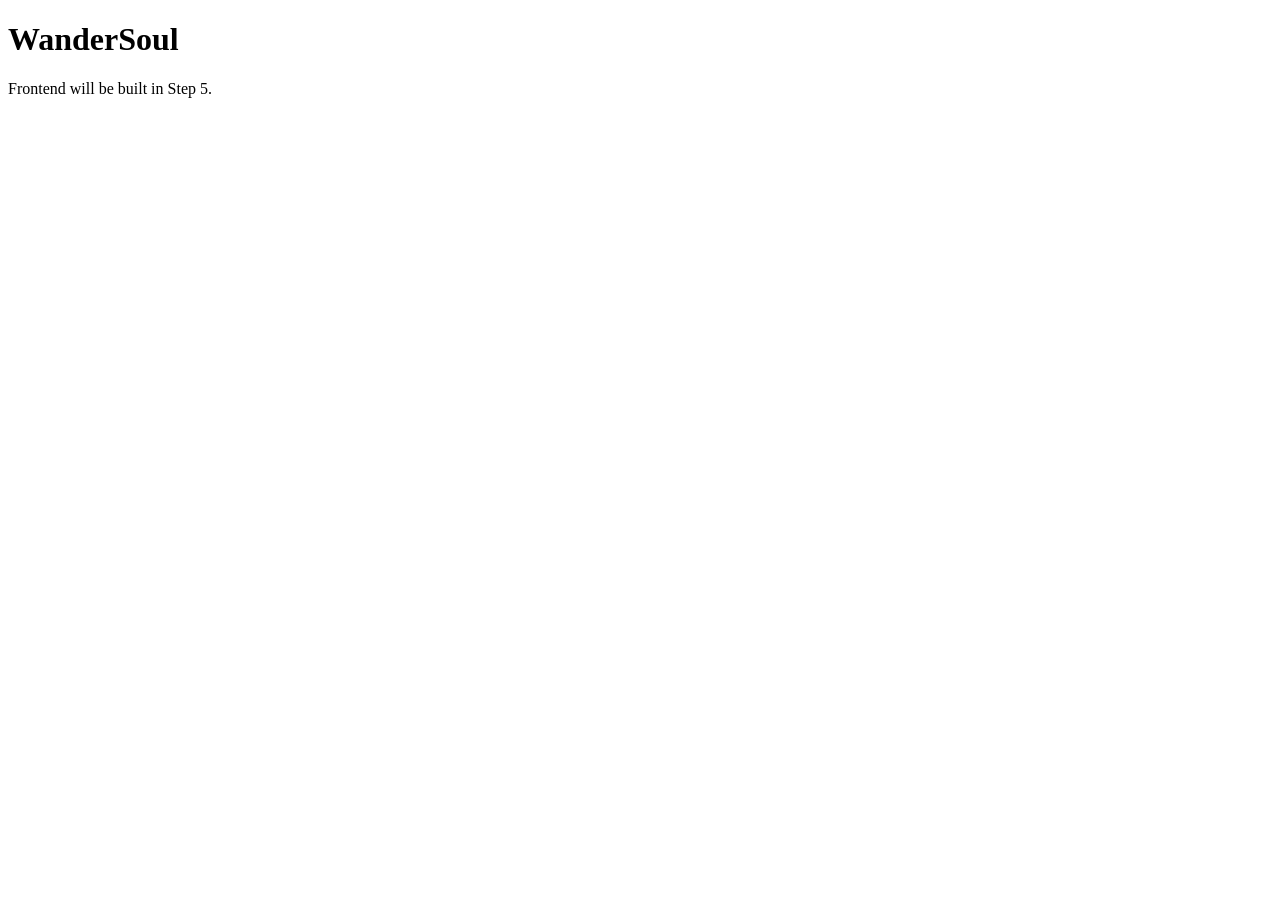
==== frontend/index.html @ 64de20db "step-1: scaffold project structure with config, schemas, and tool stubs" ====
<!-- WanderSoul Frontend — placeholder, built in Step 5 -->
<!DOCTYPE html>
<html lang="en">
<head>
    <meta charset="UTF-8">
    <meta name="viewport" content="width=device-width, initial-scale=1.0">
    <title>WanderSoul — Discover Culture, Not Crowds</title>
</head>
<body>
    <h1>WanderSoul</h1>
    <p>Frontend will be built in Step 5.</p>
</body>
</html>
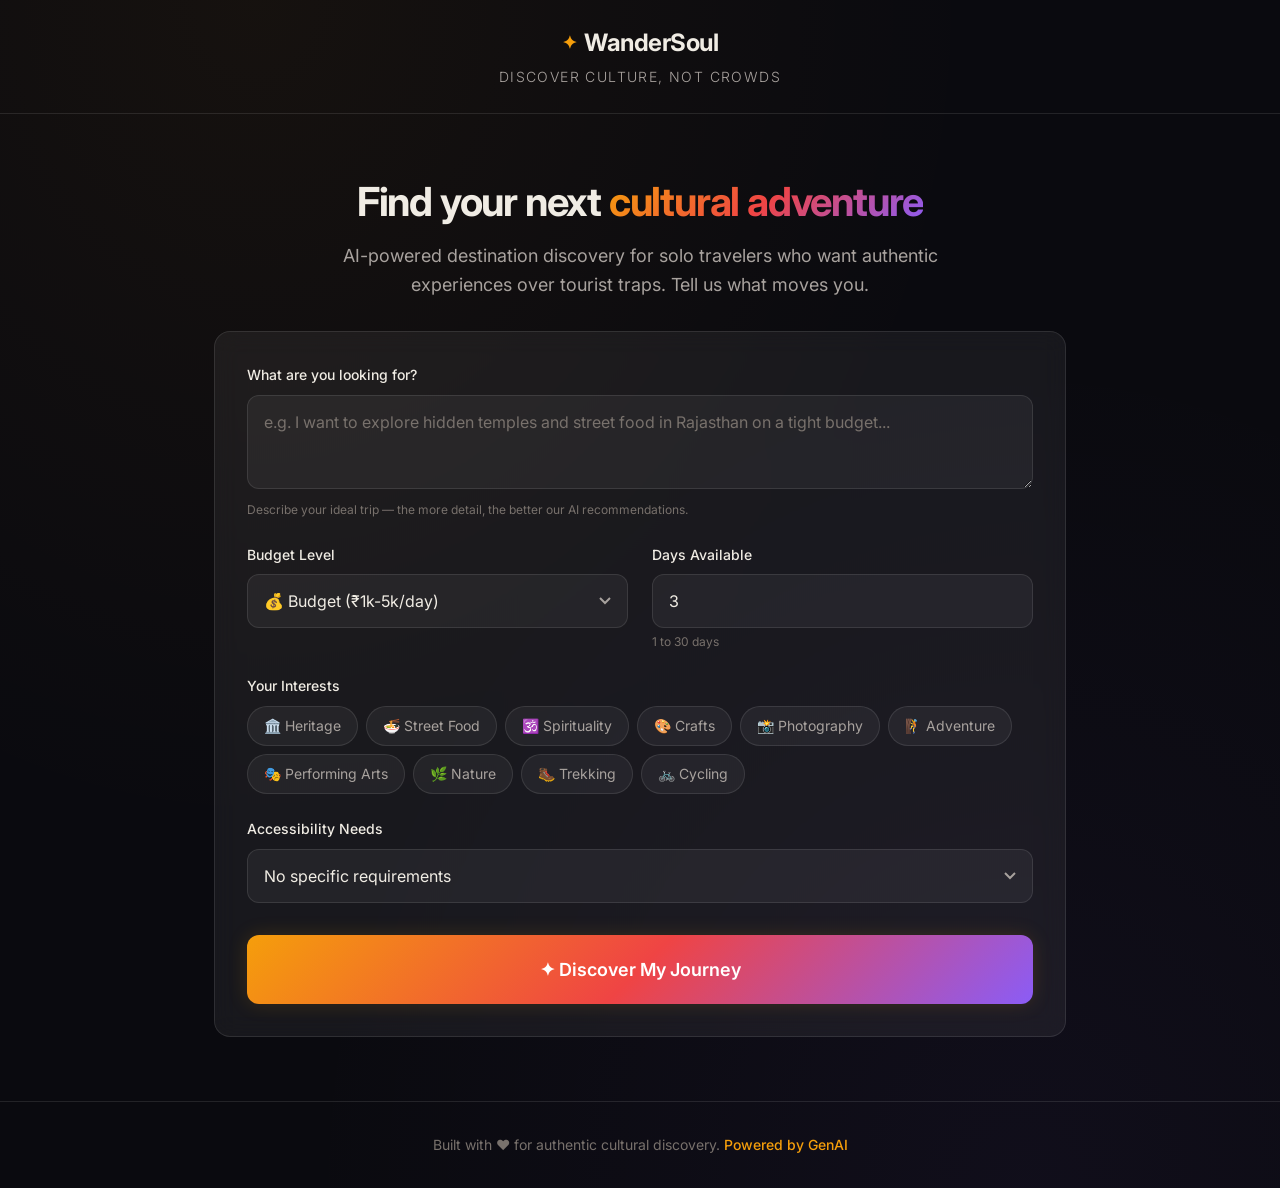
==== commit 8292a815: "step-5: build premium dark-mode frontend with full accessibility" ====
--- a/frontend/index.html
+++ b/frontend/index.html
@@ -1,13 +1,231 @@
-<!-- WanderSoul Frontend — placeholder, built in Step 5 -->
 <!DOCTYPE html>
 <html lang="en">
 <head>
     <meta charset="UTF-8">
     <meta name="viewport" content="width=device-width, initial-scale=1.0">
+    <meta name="description" content="WanderSoul — Discover authentic cultural experiences and hidden gems across India. AI-powered travel companion for budget-conscious solo travelers.">
     <title>WanderSoul — Discover Culture, Not Crowds</title>
+    <link rel="preconnect" href="https://fonts.googleapis.com">
+    <link rel="preconnect" href="https://fonts.gstatic.com" crossorigin>
+    <link href="https://fonts.googleapis.com/css2?family=Inter:wght@300;400;500;600;700&display=swap" rel="stylesheet">
+    <link rel="stylesheet" href="style.css">
 </head>
 <body>
-    <h1>WanderSoul</h1>
-    <p>Frontend will be built in Step 5.</p>
+
+    <!-- Skip Navigation -->
+    <a href="#main-content" class="skip-link">Skip to main content</a>
+
+    <!-- Header -->
+    <header class="header" role="banner">
+        <div class="container">
+            <div class="header-brand">
+                <h1 class="logo">
+                    <span class="logo-icon" aria-hidden="true">✦</span>
+                    WanderSoul
+                </h1>
+                <p class="tagline">Discover Culture, Not Crowds</p>
+            </div>
+        </div>
+    </header>
+
+    <!-- Main Content -->
+    <main id="main-content" class="main" role="main">
+        <div class="container">
+
+            <!-- Hero Section -->
+            <section class="hero" aria-labelledby="hero-heading">
+                <h2 id="hero-heading" class="hero-title">
+                    Find your next <span class="text-gradient">cultural adventure</span>
+                </h2>
+                <p class="hero-subtitle">
+                    AI-powered destination discovery for solo travelers who want authentic 
+                    experiences over tourist traps. Tell us what moves you.
+                </p>
+            </section>
+
+            <!-- Discovery Form -->
+            <section class="form-section" aria-labelledby="form-heading">
+                <h2 id="form-heading" class="sr-only">Plan Your Discovery</h2>
+                <form id="discovery-form" class="discovery-form glass-card" novalidate>
+                    
+                    <div class="form-grid">
+                        <!-- Query Input -->
+                        <div class="form-group form-group-full">
+                            <label for="query-input" class="form-label">
+                                What are you looking for?
+                            </label>
+                            <textarea 
+                                id="query-input" 
+                                name="query" 
+                                class="form-input form-textarea"
+                                placeholder="e.g. I want to explore hidden temples and street food in Rajasthan on a tight budget..."
+                                rows="3"
+                                required
+                                minlength="3"
+                                maxlength="500"
+                                aria-describedby="query-help"
+                            ></textarea>
+                            <small id="query-help" class="form-help">
+                                Describe your ideal trip — the more detail, the better our AI recommendations.
+                            </small>
+                        </div>
+
+                        <!-- Budget Select -->
+                        <div class="form-group">
+                            <label for="budget-select" class="form-label">Budget Level</label>
+                            <select id="budget-select" name="budget" class="form-input form-select" required>
+                                <option value="low">💰 Budget (₹1k-5k/day)</option>
+                                <option value="medium">💳 Mid-range (₹5k-15k/day)</option>
+                                <option value="high">💎 Comfort (₹15k+/day)</option>
+                            </select>
+                        </div>
+
+                        <!-- Days Input -->
+                        <div class="form-group">
+                            <label for="days-input" class="form-label">Days Available</label>
+                            <input 
+                                type="number" 
+                                id="days-input" 
+                                name="days" 
+                                class="form-input"
+                                value="3"
+                                min="1"
+                                max="30"
+                                required
+                                aria-describedby="days-help"
+                            >
+                            <small id="days-help" class="form-help">1 to 30 days</small>
+                        </div>
+
+                        <!-- Interests -->
+                        <div class="form-group form-group-full">
+                            <fieldset class="interests-fieldset">
+                                <legend class="form-label">Your Interests</legend>
+                                <div class="interests-grid" role="group" aria-label="Select your interests">
+                                    <label class="interest-tag">
+                                        <input type="checkbox" name="interests" value="heritage" class="sr-only">
+                                        <span class="tag-label">🏛️ Heritage</span>
+                                    </label>
+                                    <label class="interest-tag">
+                                        <input type="checkbox" name="interests" value="street-food" class="sr-only">
+                                        <span class="tag-label">🍜 Street Food</span>
+                                    </label>
+                                    <label class="interest-tag">
+                                        <input type="checkbox" name="interests" value="spirituality" class="sr-only">
+                                        <span class="tag-label">🕉️ Spirituality</span>
+                                    </label>
+                                    <label class="interest-tag">
+                                        <input type="checkbox" name="interests" value="crafts" class="sr-only">
+                                        <span class="tag-label">🎨 Crafts</span>
+                                    </label>
+                                    <label class="interest-tag">
+                                        <input type="checkbox" name="interests" value="photography" class="sr-only">
+                                        <span class="tag-label">📸 Photography</span>
+                                    </label>
+                                    <label class="interest-tag">
+                                        <input type="checkbox" name="interests" value="adventure" class="sr-only">
+                                        <span class="tag-label">🧗 Adventure</span>
+                                    </label>
+                                    <label class="interest-tag">
+                                        <input type="checkbox" name="interests" value="performing-arts" class="sr-only">
+                                        <span class="tag-label">🎭 Performing Arts</span>
+                                    </label>
+                                    <label class="interest-tag">
+                                        <input type="checkbox" name="interests" value="nature" class="sr-only">
+                                        <span class="tag-label">🌿 Nature</span>
+                                    </label>
+                                    <label class="interest-tag">
+                                        <input type="checkbox" name="interests" value="trekking" class="sr-only">
+                                        <span class="tag-label">🥾 Trekking</span>
+                                    </label>
+                                    <label class="interest-tag">
+                                        <input type="checkbox" name="interests" value="cycling" class="sr-only">
+                                        <span class="tag-label">🚲 Cycling</span>
+                                    </label>
+                                </div>
+                            </fieldset>
+                        </div>
+
+                        <!-- Accessibility -->
+                        <div class="form-group form-group-full">
+                            <label for="accessibility-select" class="form-label">
+                                Accessibility Needs
+                            </label>
+                            <select id="accessibility-select" name="accessibility" class="form-input form-select">
+                                <option value="none">No specific requirements</option>
+                                <option value="wheelchair-friendly">♿ Wheelchair-friendly routes</option>
+                                <option value="limited-mobility">🦯 Limited mobility considerations</option>
+                            </select>
+                        </div>
+                    </div>
+
+                    <!-- Submit Button -->
+                    <button type="submit" id="submit-btn" class="btn btn-primary">
+                        <span class="btn-text">✦ Discover My Journey</span>
+                        <span class="btn-loading" aria-hidden="true">
+                            <span class="spinner"></span>
+                            Discovering...
+                        </span>
+                    </button>
+                </form>
+            </section>
+
+            <!-- Results Section -->
+            <section id="results-section" class="results-section hidden" aria-labelledby="results-heading" aria-live="polite">
+                <h2 id="results-heading" class="results-title">Your Cultural Journey</h2>
+                <p id="results-summary" class="results-summary"></p>
+
+                <!-- Result Tabs -->
+                <nav class="results-tabs" role="tablist" aria-label="Result categories">
+                    <button role="tab" class="tab-btn active" id="tab-destinations" aria-controls="panel-destinations" aria-selected="true">
+                        🏛️ Destinations
+                    </button>
+                    <button role="tab" class="tab-btn" id="tab-gems" aria-controls="panel-gems" aria-selected="false">
+                        💎 Hidden Gems
+                    </button>
+                    <button role="tab" class="tab-btn" id="tab-heritage" aria-controls="panel-heritage" aria-selected="false">
+                        🏰 Heritage
+                    </button>
+                    <button role="tab" class="tab-btn" id="tab-events" aria-controls="panel-events" aria-selected="false">
+                        🎪 Events
+                    </button>
+                    <button role="tab" class="tab-btn" id="tab-experiences" aria-controls="panel-experiences" aria-selected="false">
+                        🤝 Experiences
+                    </button>
+                    <button role="tab" class="tab-btn" id="tab-story" aria-controls="panel-story" aria-selected="false">
+                        📖 Story
+                    </button>
+                </nav>
+
+                <!-- Tab Panels -->
+                <div id="panel-destinations" role="tabpanel" aria-labelledby="tab-destinations" class="tab-panel active"></div>
+                <div id="panel-gems" role="tabpanel" aria-labelledby="tab-gems" class="tab-panel hidden"></div>
+                <div id="panel-heritage" role="tabpanel" aria-labelledby="tab-heritage" class="tab-panel hidden"></div>
+                <div id="panel-events" role="tabpanel" aria-labelledby="tab-events" class="tab-panel hidden"></div>
+                <div id="panel-experiences" role="tabpanel" aria-labelledby="tab-experiences" class="tab-panel hidden"></div>
+                <div id="panel-story" role="tabpanel" aria-labelledby="tab-story" class="tab-panel hidden"></div>
+            </section>
+
+            <!-- Error State -->
+            <div id="error-state" class="error-state glass-card hidden" role="alert">
+                <span class="error-icon" aria-hidden="true">⚠️</span>
+                <p id="error-message" class="error-text"></p>
+                <button id="retry-btn" class="btn btn-secondary" type="button">Try Again</button>
+            </div>
+
+        </div>
+    </main>
+
+    <!-- Footer -->
+    <footer class="footer" role="contentinfo">
+        <div class="container">
+            <p>
+                Built with ❤️ for authentic cultural discovery. 
+                <span class="footer-powered">Powered by GenAI</span>
+            </p>
+        </div>
+    </footer>
+
+    <script src="app.js"></script>
 </body>
 </html>
--- a/frontend/style.css
+++ b/frontend/style.css
@@ -0,0 +1,768 @@
+/* ─── WanderSoul Design System ─────────────────────────────────── */
+/* Premium dark-mode design with glassmorphism, gradients, and     */
+/* micro-animations. WCAG AA contrast throughout.                  */
+
+/* ─── CSS Custom Properties ──────────────────────────────────── */
+:root {
+    /* Color Palette — warm earth tones + vibrant accents */
+    --bg-primary: #0a0a0f;
+    --bg-secondary: #12121a;
+    --bg-card: rgba(255, 255, 255, 0.04);
+    --bg-card-hover: rgba(255, 255, 255, 0.07);
+    --bg-glass: rgba(255, 255, 255, 0.06);
+    --border-glass: rgba(255, 255, 255, 0.1);
+
+    --text-primary: #f0ece4;
+    --text-secondary: #a8a29e;
+    --text-muted: #78716c;
+
+    --accent-primary: #f59e0b;
+    --accent-secondary: #d97706;
+    --accent-glow: rgba(245, 158, 11, 0.15);
+    --accent-gradient: linear-gradient(135deg, #f59e0b 0%, #ef4444 50%, #8b5cf6 100%);
+
+    --success: #10b981;
+    --error: #ef4444;
+    --warning: #f59e0b;
+
+    /* Typography */
+    --font-family: 'Inter', -apple-system, BlinkMacSystemFont, sans-serif;
+    --font-size-xs: 0.75rem;
+    --font-size-sm: 0.875rem;
+    --font-size-base: 1rem;
+    --font-size-lg: 1.125rem;
+    --font-size-xl: 1.5rem;
+    --font-size-2xl: 2rem;
+    --font-size-3xl: 2.5rem;
+
+    /* Spacing */
+    --space-xs: 0.25rem;
+    --space-sm: 0.5rem;
+    --space-md: 1rem;
+    --space-lg: 1.5rem;
+    --space-xl: 2rem;
+    --space-2xl: 3rem;
+    --space-3xl: 4rem;
+
+    /* Borders */
+    --radius-sm: 0.5rem;
+    --radius-md: 0.75rem;
+    --radius-lg: 1rem;
+    --radius-xl: 1.5rem;
+
+    /* Transitions */
+    --transition-fast: 150ms ease;
+    --transition-base: 250ms ease;
+    --transition-slow: 400ms ease;
+
+    /* Shadows */
+    --shadow-sm: 0 1px 3px rgba(0, 0, 0, 0.3);
+    --shadow-md: 0 4px 12px rgba(0, 0, 0, 0.4);
+    --shadow-lg: 0 8px 32px rgba(0, 0, 0, 0.5);
+    --shadow-glow: 0 0 20px var(--accent-glow);
+}
+
+/* ─── Reset & Base ───────────────────────────────────────────── */
+*,
+*::before,
+*::after {
+    box-sizing: border-box;
+    margin: 0;
+    padding: 0;
+}
+
+html {
+    font-size: 16px;
+    scroll-behavior: smooth;
+    -webkit-font-smoothing: antialiased;
+    -moz-osx-font-smoothing: grayscale;
+}
+
+body {
+    font-family: var(--font-family);
+    background-color: var(--bg-primary);
+    color: var(--text-primary);
+    line-height: 1.6;
+    min-height: 100vh;
+    display: flex;
+    flex-direction: column;
+    background-image:
+        radial-gradient(ellipse at 20% 0%, rgba(245, 158, 11, 0.05) 0%, transparent 50%),
+        radial-gradient(ellipse at 80% 100%, rgba(139, 92, 246, 0.05) 0%, transparent 50%);
+}
+
+/* ─── Utility Classes ────────────────────────────────────────── */
+.container {
+    width: 100%;
+    max-width: 900px;
+    margin: 0 auto;
+    padding: 0 var(--space-lg);
+}
+
+.sr-only {
+    position: absolute;
+    width: 1px;
+    height: 1px;
+    padding: 0;
+    margin: -1px;
+    overflow: hidden;
+    clip: rect(0, 0, 0, 0);
+    white-space: nowrap;
+    border-width: 0;
+}
+
+.hidden {
+    display: none !important;
+}
+
+.text-gradient {
+    background: var(--accent-gradient);
+    -webkit-background-clip: text;
+    -webkit-text-fill-color: transparent;
+    background-clip: text;
+}
+
+/* ─── Skip Link (Accessibility) ──────────────────────────────── */
+.skip-link {
+    position: absolute;
+    top: -100%;
+    left: var(--space-md);
+    padding: var(--space-sm) var(--space-md);
+    background: var(--accent-primary);
+    color: var(--bg-primary);
+    font-weight: 600;
+    border-radius: var(--radius-sm);
+    z-index: 1000;
+    transition: top var(--transition-fast);
+    text-decoration: none;
+}
+
+.skip-link:focus {
+    top: var(--space-md);
+    outline: 2px solid var(--text-primary);
+    outline-offset: 2px;
+}
+
+/* ─── Glass Card ─────────────────────────────────────────────── */
+.glass-card {
+    background: var(--bg-glass);
+    border: 1px solid var(--border-glass);
+    border-radius: var(--radius-lg);
+    backdrop-filter: blur(12px);
+    -webkit-backdrop-filter: blur(12px);
+}
+
+/* ─── Header ─────────────────────────────────────────────────── */
+.header {
+    padding: var(--space-lg) 0;
+    border-bottom: 1px solid var(--border-glass);
+}
+
+.header-brand {
+    text-align: center;
+}
+
+.logo {
+    font-size: var(--font-size-xl);
+    font-weight: 700;
+    letter-spacing: -0.02em;
+    display: flex;
+    align-items: center;
+    justify-content: center;
+    gap: var(--space-sm);
+}
+
+.logo-icon {
+    font-size: var(--font-size-lg);
+    color: var(--accent-primary);
+    animation: pulse-glow 3s ease-in-out infinite;
+}
+
+.tagline {
+    color: var(--text-secondary);
+    font-size: var(--font-size-sm);
+    font-weight: 300;
+    letter-spacing: 0.1em;
+    text-transform: uppercase;
+    margin-top: var(--space-xs);
+}
+
+/* ─── Hero ───────────────────────────────────────────────────── */
+.hero {
+    text-align: center;
+    padding: var(--space-3xl) 0 var(--space-xl);
+}
+
+.hero-title {
+    font-size: var(--font-size-3xl);
+    font-weight: 700;
+    letter-spacing: -0.03em;
+    line-height: 1.2;
+    margin-bottom: var(--space-md);
+}
+
+.hero-subtitle {
+    color: var(--text-secondary);
+    font-size: var(--font-size-lg);
+    max-width: 600px;
+    margin: 0 auto;
+    line-height: 1.6;
+}
+
+/* ─── Discovery Form ─────────────────────────────────────────── */
+.form-section {
+    margin-bottom: var(--space-3xl);
+}
+
+.discovery-form {
+    padding: var(--space-xl);
+}
+
+.form-grid {
+    display: grid;
+    grid-template-columns: 1fr 1fr;
+    gap: var(--space-lg);
+    margin-bottom: var(--space-xl);
+}
+
+.form-group-full {
+    grid-column: 1 / -1;
+}
+
+.form-label {
+    display: block;
+    font-size: var(--font-size-sm);
+    font-weight: 500;
+    color: var(--text-primary);
+    margin-bottom: var(--space-sm);
+}
+
+.form-input {
+    width: 100%;
+    padding: var(--space-md);
+    background: rgba(255, 255, 255, 0.05);
+    border: 1px solid var(--border-glass);
+    border-radius: var(--radius-md);
+    color: var(--text-primary);
+    font-family: var(--font-family);
+    font-size: var(--font-size-base);
+    transition: border-color var(--transition-fast), box-shadow var(--transition-fast);
+}
+
+.form-input:focus {
+    outline: none;
+    border-color: var(--accent-primary);
+    box-shadow: 0 0 0 3px var(--accent-glow);
+}
+
+.form-input::placeholder {
+    color: var(--text-muted);
+}
+
+.form-textarea {
+    resize: vertical;
+    min-height: 80px;
+}
+
+.form-select {
+    appearance: none;
+    cursor: pointer;
+    background-image: url("data:image/svg+xml,%3Csvg xmlns='http://www.w3.org/2000/svg' width='12' height='8' viewBox='0 0 12 8'%3E%3Cpath d='M1 1l5 5 5-5' stroke='%23a8a29e' stroke-width='2' fill='none'/%3E%3C/svg%3E");
+    background-repeat: no-repeat;
+    background-position: right var(--space-md) center;
+    padding-right: var(--space-2xl);
+}
+
+.form-select option {
+    background: var(--bg-secondary);
+    color: var(--text-primary);
+}
+
+.form-help {
+    display: block;
+    font-size: var(--font-size-xs);
+    color: var(--text-muted);
+    margin-top: var(--space-xs);
+}
+
+/* Interest Tags */
+.interests-fieldset {
+    border: none;
+    padding: 0;
+}
+
+.interests-grid {
+    display: flex;
+    flex-wrap: wrap;
+    gap: var(--space-sm);
+}
+
+.interest-tag {
+    cursor: pointer;
+}
+
+.tag-label {
+    display: inline-block;
+    padding: var(--space-sm) var(--space-md);
+    background: rgba(255, 255, 255, 0.05);
+    border: 1px solid var(--border-glass);
+    border-radius: 999px;
+    font-size: var(--font-size-sm);
+    color: var(--text-secondary);
+    transition: all var(--transition-fast);
+    user-select: none;
+}
+
+.tag-label:hover {
+    background: rgba(255, 255, 255, 0.08);
+    color: var(--text-primary);
+}
+
+.interest-tag input:checked + .tag-label {
+    background: var(--accent-glow);
+    border-color: var(--accent-primary);
+    color: var(--accent-primary);
+    font-weight: 500;
+}
+
+.interest-tag input:focus-visible + .tag-label {
+    outline: 2px solid var(--accent-primary);
+    outline-offset: 2px;
+}
+
+/* ─── Buttons ────────────────────────────────────────────────── */
+.btn {
+    display: inline-flex;
+    align-items: center;
+    justify-content: center;
+    gap: var(--space-sm);
+    padding: var(--space-md) var(--space-xl);
+    border: none;
+    border-radius: var(--radius-md);
+    font-family: var(--font-family);
+    font-size: var(--font-size-base);
+    font-weight: 600;
+    cursor: pointer;
+    transition: all var(--transition-base);
+    text-decoration: none;
+}
+
+.btn:focus-visible {
+    outline: 2px solid var(--accent-primary);
+    outline-offset: 2px;
+}
+
+.btn-primary {
+    width: 100%;
+    background: var(--accent-gradient);
+    color: white;
+    padding: var(--space-lg) var(--space-xl);
+    font-size: var(--font-size-lg);
+    border-radius: var(--radius-md);
+    box-shadow: var(--shadow-glow);
+}
+
+.btn-primary:hover {
+    transform: translateY(-1px);
+    box-shadow: 0 0 30px var(--accent-glow);
+}
+
+.btn-primary:active {
+    transform: translateY(0);
+}
+
+.btn-secondary {
+    background: rgba(255, 255, 255, 0.08);
+    color: var(--text-primary);
+    border: 1px solid var(--border-glass);
+}
+
+.btn-secondary:hover {
+    background: rgba(255, 255, 255, 0.12);
+}
+
+/* Loading State */
+.btn.loading .btn-text {
+    display: none;
+}
+
+.btn.loading .btn-loading {
+    display: inline-flex;
+    align-items: center;
+    gap: var(--space-sm);
+}
+
+.btn-loading {
+    display: none;
+}
+
+.spinner {
+    width: 18px;
+    height: 18px;
+    border: 2px solid rgba(255, 255, 255, 0.3);
+    border-top-color: white;
+    border-radius: 50%;
+    animation: spin 0.6s linear infinite;
+}
+
+/* ─── Results ────────────────────────────────────────────────── */
+.results-section {
+    margin-bottom: var(--space-3xl);
+    animation: fade-in 0.5s ease;
+}
+
+.results-title {
+    font-size: var(--font-size-2xl);
+    font-weight: 700;
+    text-align: center;
+    margin-bottom: var(--space-sm);
+}
+
+.results-summary {
+    text-align: center;
+    color: var(--text-secondary);
+    margin-bottom: var(--space-xl);
+    font-size: var(--font-size-base);
+}
+
+/* Tabs */
+.results-tabs {
+    display: flex;
+    gap: var(--space-xs);
+    overflow-x: auto;
+    padding-bottom: var(--space-sm);
+    margin-bottom: var(--space-xl);
+    border-bottom: 1px solid var(--border-glass);
+    scrollbar-width: thin;
+}
+
+.tab-btn {
+    padding: var(--space-sm) var(--space-md);
+    background: none;
+    border: none;
+    border-bottom: 2px solid transparent;
+    color: var(--text-muted);
+    font-family: var(--font-family);
+    font-size: var(--font-size-sm);
+    font-weight: 500;
+    cursor: pointer;
+    white-space: nowrap;
+    transition: all var(--transition-fast);
+}
+
+.tab-btn:hover {
+    color: var(--text-secondary);
+}
+
+.tab-btn:focus-visible {
+    outline: 2px solid var(--accent-primary);
+    outline-offset: 2px;
+}
+
+.tab-btn.active {
+    color: var(--accent-primary);
+    border-bottom-color: var(--accent-primary);
+}
+
+/* Result Cards */
+.result-card {
+    background: var(--bg-card);
+    border: 1px solid var(--border-glass);
+    border-radius: var(--radius-lg);
+    padding: var(--space-xl);
+    margin-bottom: var(--space-md);
+    transition: all var(--transition-base);
+}
+
+.result-card:hover {
+    background: var(--bg-card-hover);
+    transform: translateY(-2px);
+    box-shadow: var(--shadow-md);
+}
+
+.result-card-header {
+    display: flex;
+    align-items: flex-start;
+    justify-content: space-between;
+    margin-bottom: var(--space-md);
+}
+
+.result-card-title {
+    font-size: var(--font-size-lg);
+    font-weight: 600;
+    color: var(--text-primary);
+}
+
+.result-card-subtitle {
+    font-size: var(--font-size-sm);
+    color: var(--text-secondary);
+    margin-top: var(--space-xs);
+}
+
+.result-card-badge {
+    display: inline-block;
+    padding: var(--space-xs) var(--space-sm);
+    background: var(--accent-glow);
+    color: var(--accent-primary);
+    font-size: var(--font-size-xs);
+    font-weight: 600;
+    border-radius: 999px;
+    white-space: nowrap;
+}
+
+.result-card-body {
+    color: var(--text-secondary);
+    line-height: 1.7;
+    font-size: var(--font-size-base);
+}
+
+.result-card-body p {
+    margin-bottom: var(--space-sm);
+}
+
+.result-card-meta {
+    display: flex;
+    flex-wrap: wrap;
+    gap: var(--space-sm);
+    margin-top: var(--space-md);
+    padding-top: var(--space-md);
+    border-top: 1px solid var(--border-glass);
+}
+
+.meta-tag {
+    display: inline-block;
+    padding: var(--space-xs) var(--space-sm);
+    background: rgba(255, 255, 255, 0.04);
+    border-radius: var(--radius-sm);
+    font-size: var(--font-size-xs);
+    color: var(--text-muted);
+}
+
+.result-card-tip {
+    margin-top: var(--space-md);
+    padding: var(--space-md);
+    background: rgba(16, 185, 129, 0.08);
+    border-left: 3px solid var(--success);
+    border-radius: 0 var(--radius-sm) var(--radius-sm) 0;
+    font-size: var(--font-size-sm);
+    color: var(--text-secondary);
+}
+
+.result-card-tip strong {
+    color: var(--success);
+}
+
+/* Story Panel */
+.story-narrative {
+    font-size: var(--font-size-lg);
+    line-height: 1.8;
+    color: var(--text-primary);
+    font-weight: 300;
+    padding: var(--space-xl);
+    background: var(--bg-card);
+    border: 1px solid var(--border-glass);
+    border-radius: var(--radius-lg);
+}
+
+.story-narrative p {
+    margin-bottom: var(--space-lg);
+    text-indent: 1.5em;
+}
+
+.story-narrative p:first-child {
+    text-indent: 0;
+}
+
+.story-destination {
+    text-align: center;
+    font-size: var(--font-size-sm);
+    color: var(--accent-primary);
+    font-weight: 600;
+    text-transform: uppercase;
+    letter-spacing: 0.1em;
+    margin-bottom: var(--space-md);
+}
+
+.story-themes {
+    display: flex;
+    justify-content: center;
+    gap: var(--space-sm);
+    margin-top: var(--space-lg);
+}
+
+/* Empty State */
+.empty-state {
+    text-align: center;
+    padding: var(--space-3xl) var(--space-xl);
+    color: var(--text-muted);
+}
+
+.empty-state-icon {
+    font-size: 3rem;
+    margin-bottom: var(--space-md);
+    opacity: 0.5;
+}
+
+.empty-state-text {
+    font-size: var(--font-size-base);
+}
+
+/* ─── Error State ────────────────────────────────────────────── */
+.error-state {
+    text-align: center;
+    padding: var(--space-xl);
+    margin-bottom: var(--space-3xl);
+    animation: shake 0.4s ease;
+}
+
+.error-icon {
+    font-size: 2rem;
+    display: block;
+    margin-bottom: var(--space-md);
+}
+
+.error-text {
+    color: var(--text-secondary);
+    margin-bottom: var(--space-lg);
+}
+
+/* ─── Footer ─────────────────────────────────────────────────── */
+.footer {
+    margin-top: auto;
+    padding: var(--space-xl) 0;
+    border-top: 1px solid var(--border-glass);
+    text-align: center;
+    color: var(--text-muted);
+    font-size: var(--font-size-sm);
+}
+
+.footer-powered {
+    color: var(--accent-primary);
+    font-weight: 500;
+}
+
+/* ─── Skeleton Loading ───────────────────────────────────────── */
+.skeleton-card {
+    background: var(--bg-card);
+    border: 1px solid var(--border-glass);
+    border-radius: var(--radius-lg);
+    padding: var(--space-xl);
+    margin-bottom: var(--space-md);
+}
+
+.skeleton-line {
+    height: 14px;
+    background: linear-gradient(
+        90deg,
+        rgba(255, 255, 255, 0.04) 25%,
+        rgba(255, 255, 255, 0.08) 50%,
+        rgba(255, 255, 255, 0.04) 75%
+    );
+    background-size: 200% 100%;
+    border-radius: var(--radius-sm);
+    margin-bottom: var(--space-sm);
+    animation: shimmer 1.5s infinite;
+}
+
+.skeleton-line-short {
+    width: 60%;
+}
+
+.skeleton-line-title {
+    height: 20px;
+    width: 40%;
+    margin-bottom: var(--space-md);
+}
+
+/* ─── Animations ─────────────────────────────────────────────── */
+@keyframes spin {
+    to { transform: rotate(360deg); }
+}
+
+@keyframes fade-in {
+    from { opacity: 0; transform: translateY(10px); }
+    to { opacity: 1; transform: translateY(0); }
+}
+
+@keyframes shake {
+    0%, 100% { transform: translateX(0); }
+    25% { transform: translateX(-5px); }
+    75% { transform: translateX(5px); }
+}
+
+@keyframes shimmer {
+    0% { background-position: 200% 0; }
+    100% { background-position: -200% 0; }
+}
+
+@keyframes pulse-glow {
+    0%, 100% { opacity: 1; }
+    50% { opacity: 0.5; }
+}
+
+@keyframes slide-up {
+    from { opacity: 0; transform: translateY(20px); }
+    to { opacity: 1; transform: translateY(0); }
+}
+
+.result-card {
+    animation: slide-up 0.4s ease backwards;
+}
+
+.result-card:nth-child(1) { animation-delay: 0.05s; }
+.result-card:nth-child(2) { animation-delay: 0.1s; }
+.result-card:nth-child(3) { animation-delay: 0.15s; }
+.result-card:nth-child(4) { animation-delay: 0.2s; }
+
+/* ─── Responsive ─────────────────────────────────────────────── */
+@media (max-width: 768px) {
+    :root {
+        --font-size-3xl: 1.75rem;
+        --font-size-2xl: 1.5rem;
+    }
+
+    .form-grid {
+        grid-template-columns: 1fr;
+    }
+
+    .hero {
+        padding: var(--space-xl) 0;
+    }
+
+    .discovery-form {
+        padding: var(--space-lg);
+    }
+
+    .results-tabs {
+        gap: 0;
+    }
+
+    .tab-btn {
+        padding: var(--space-sm) var(--space-sm);
+        font-size: var(--font-size-xs);
+    }
+
+    .result-card {
+        padding: var(--space-lg);
+    }
+
+    .result-card-header {
+        flex-direction: column;
+        gap: var(--space-sm);
+    }
+}
+
+@media (max-width: 480px) {
+    .container {
+        padding: 0 var(--space-md);
+    }
+
+    .hero-title {
+        font-size: var(--font-size-xl);
+    }
+
+    .btn-primary {
+        padding: var(--space-md);
+        font-size: var(--font-size-base);
+    }
+}
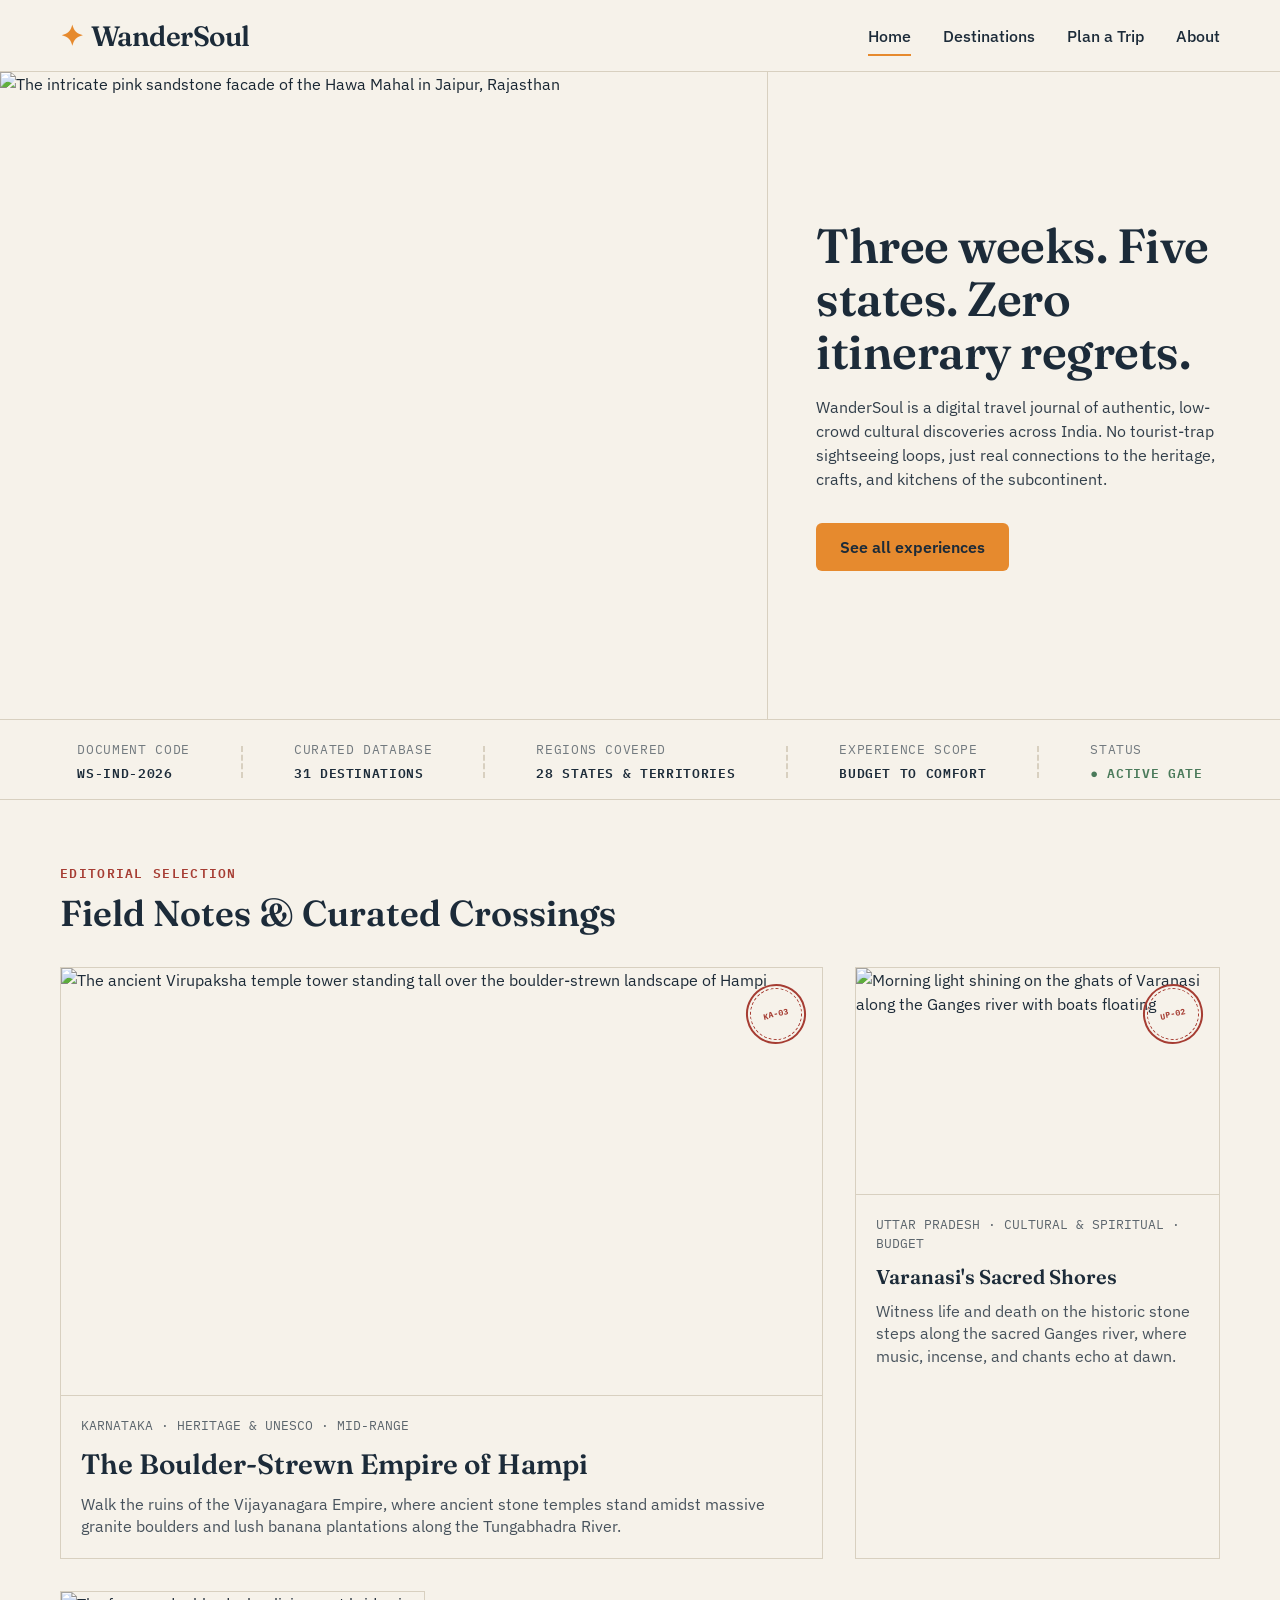
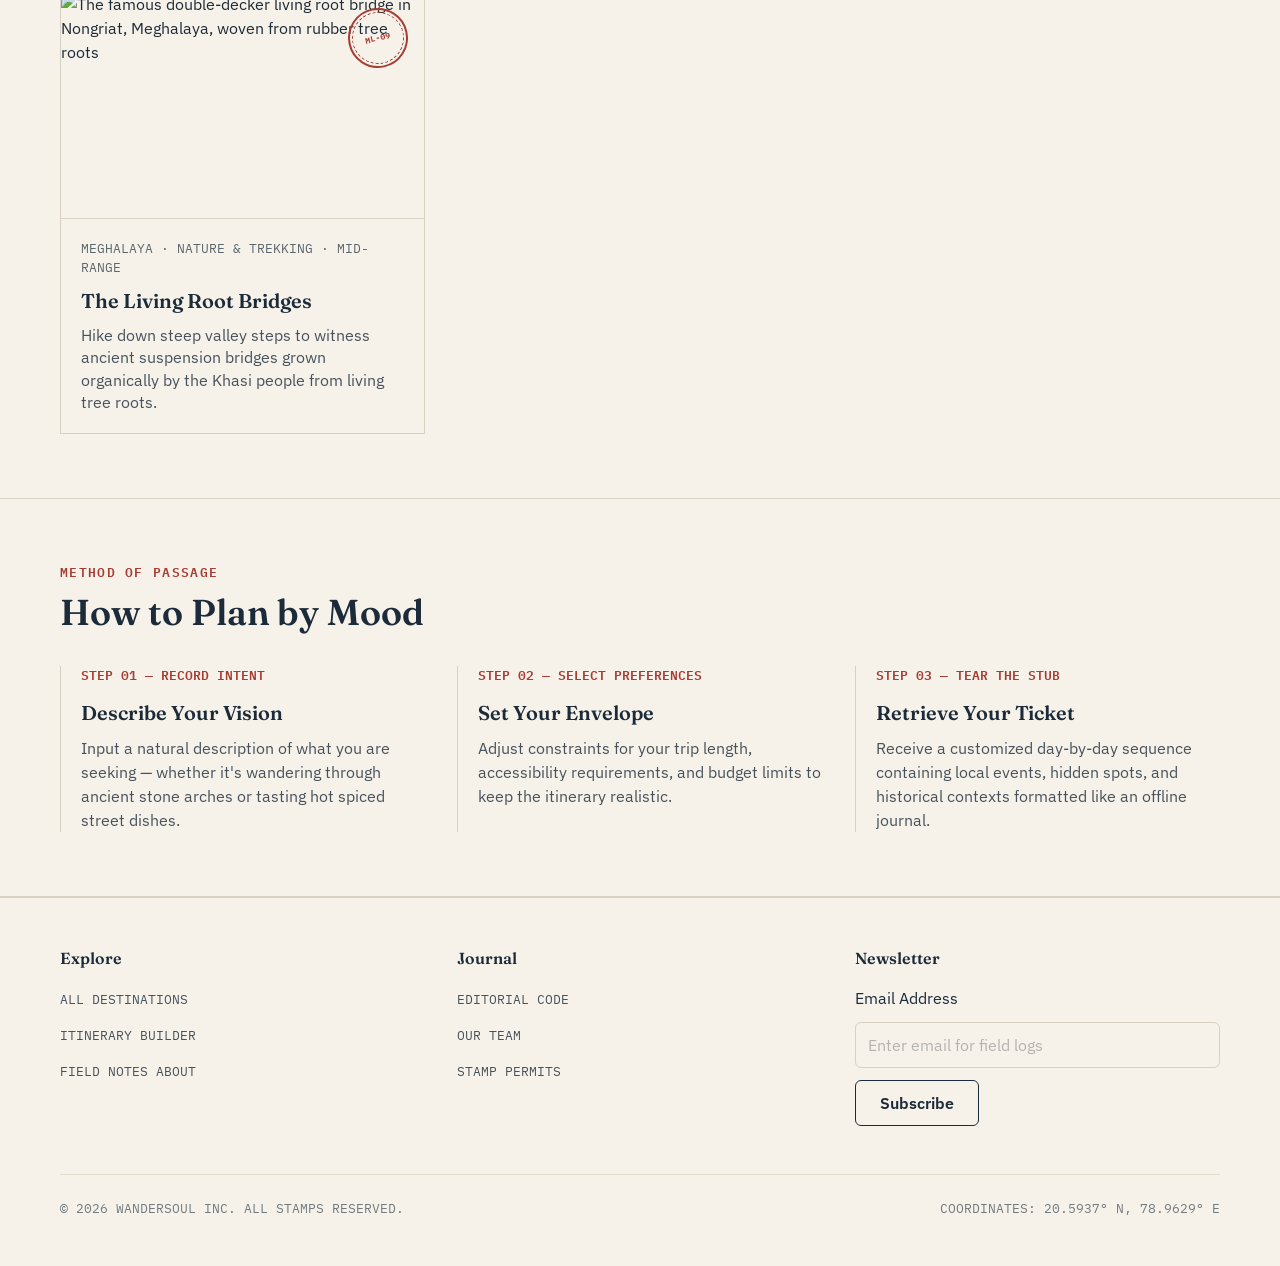
==== commit 09a4c79f: "feat: Travel Document UI redesign + enriched destinations dataset - Complete frontend redesign using" ====
--- a/frontend/index.html
+++ b/frontend/index.html
@@ -3,229 +3,246 @@
 <head>
     <meta charset="UTF-8">
     <meta name="viewport" content="width=device-width, initial-scale=1.0">
-    <meta name="description" content="WanderSoul — Discover authentic cultural experiences and hidden gems across India. AI-powered travel companion for budget-conscious solo travelers.">
-    <title>WanderSoul — Discover Culture, Not Crowds</title>
-    <link rel="preconnect" href="https://fonts.googleapis.com">
-    <link rel="preconnect" href="https://fonts.gstatic.com" crossorigin>
-    <link href="https://fonts.googleapis.com/css2?family=Inter:wght@300;400;500;600;700&display=swap" rel="stylesheet">
+    <meta name="description" content="WanderSoul — A physical travel journal brought online. Discover handpicked destinations, hidden gems, and authentic cultural experiences across India.">
+    <title>WanderSoul — Three weeks. Five states. Zero itinerary regrets.</title>
     <link rel="stylesheet" href="style.css">
 </head>
 <body>
 
-    <!-- Skip Navigation -->
+    <!-- Skip to main content link for keyboard navigation -->
     <a href="#main-content" class="skip-link">Skip to main content</a>
 
     <!-- Header -->
     <header class="header" role="banner">
         <div class="container">
-            <div class="header-brand">
-                <h1 class="logo">
-                    <span class="logo-icon" aria-hidden="true">✦</span>
-                    WanderSoul
-                </h1>
-                <p class="tagline">Discover Culture, Not Crowds</p>
-            </div>
+            <a href="index.html" class="logo-link" aria-label="WanderSoul Home">
+                <span class="logo-symbol" aria-hidden="true">✦</span>
+                <span class="logo-text">WanderSoul</span>
+            </a>
+            <nav role="navigation" aria-label="Main navigation">
+                <ul class="nav-list">
+                    <li><a href="index.html" class="nav-link active">Home</a></li>
+                    <li><a href="destinations.html" class="nav-link">Destinations</a></li>
+                    <li><a href="plan.html" class="nav-link">Plan a Trip</a></li>
+                    <li><a href="about.html" class="nav-link">About</a></li>
+                </ul>
+            </nav>
         </div>
     </header>
 
     <!-- Main Content -->
-    <main id="main-content" class="main" role="main">
-        <div class="container">
-
-            <!-- Hero Section -->
-            <section class="hero" aria-labelledby="hero-heading">
-                <h2 id="hero-heading" class="hero-title">
-                    Find your next <span class="text-gradient">cultural adventure</span>
-                </h2>
-                <p class="hero-subtitle">
-                    AI-powered destination discovery for solo travelers who want authentic 
-                    experiences over tourist traps. Tell us what moves you.
+    <main id="main-content" role="main">
+
+        <!-- Hero Section -->
+        <section class="hero" aria-labelledby="hero-title">
+            <div class="hero-image-wrap">
+                <img 
+                    src="https://upload.wikimedia.org/wikipedia/commons/e/ec/Hawa_Mahal_East_flank_Jaipur_%28crop%29.jpg" 
+                    alt="The intricate pink sandstone facade of the Hawa Mahal in Jaipur, Rajasthan" 
+                    class="hero-img"
+                    width="1200"
+                    height="800"
+                >
+            </div>
+            <div class="hero-content">
+                <h1 id="hero-title" class="hero-title">Three weeks. Five states. Zero itinerary regrets.</h1>
+                <p class="hero-desc">
+                    WanderSoul is a digital travel journal of authentic, low-crowd cultural discoveries across India. 
+                    No tourist-trap sightseeing loops, just real connections to the heritage, crafts, and kitchens of the subcontinent.
                 </p>
-            </section>
-
-            <!-- Discovery Form -->
-            <section class="form-section" aria-labelledby="form-heading">
-                <h2 id="form-heading" class="sr-only">Plan Your Discovery</h2>
-                <form id="discovery-form" class="discovery-form glass-card" novalidate>
-                    
-                    <div class="form-grid">
-                        <!-- Query Input -->
-                        <div class="form-group form-group-full">
-                            <label for="query-input" class="form-label">
-                                What are you looking for?
-                            </label>
-                            <textarea 
-                                id="query-input" 
-                                name="query" 
-                                class="form-input form-textarea"
-                                placeholder="e.g. I want to explore hidden temples and street food in Rajasthan on a tight budget..."
-                                rows="3"
-                                required
-                                minlength="3"
-                                maxlength="500"
-                                aria-describedby="query-help"
-                            ></textarea>
-                            <small id="query-help" class="form-help">
-                                Describe your ideal trip — the more detail, the better our AI recommendations.
-                            </small>
-                        </div>
-
-                        <!-- Budget Select -->
-                        <div class="form-group">
-                            <label for="budget-select" class="form-label">Budget Level</label>
-                            <select id="budget-select" name="budget" class="form-input form-select" required>
-                                <option value="low">💰 Budget (₹1k-5k/day)</option>
-                                <option value="medium">💳 Mid-range (₹5k-15k/day)</option>
-                                <option value="high">💎 Comfort (₹15k+/day)</option>
-                            </select>
-                        </div>
-
-                        <!-- Days Input -->
-                        <div class="form-group">
-                            <label for="days-input" class="form-label">Days Available</label>
-                            <input 
-                                type="number" 
-                                id="days-input" 
-                                name="days" 
-                                class="form-input"
-                                value="3"
-                                min="1"
-                                max="30"
-                                required
-                                aria-describedby="days-help"
+                <a href="destinations.html" class="btn btn-primary">See all experiences</a>
+            </div>
+        </section>
+
+        <!-- Boarding Pass Strip -->
+        <div class="boarding-strip" aria-label="Travel statistics summary">
+            <div class="container">
+                <div class="boarding-pass">
+                    <div class="boarding-item">
+                        <span class="boarding-label">Document Code</span>
+                        <span class="boarding-value">WS-IND-2026</span>
+                    </div>
+                    <div class="boarding-divider" aria-hidden="true"></div>
+                    <div class="boarding-item">
+                        <span class="boarding-label">Curated Database</span>
+                        <span class="boarding-value">31 Destinations</span>
+                    </div>
+                    <div class="boarding-divider" aria-hidden="true"></div>
+                    <div class="boarding-item">
+                        <span class="boarding-label">Regions Covered</span>
+                        <span class="boarding-value">28 States & Territories</span>
+                    </div>
+                    <div class="boarding-divider" aria-hidden="true"></div>
+                    <div class="boarding-item">
+                        <span class="boarding-label">Experience Scope</span>
+                        <span class="boarding-value">Budget to Comfort</span>
+                    </div>
+                    <div class="boarding-divider" aria-hidden="true"></div>
+                    <div class="boarding-item">
+                        <span class="boarding-label">Status</span>
+                        <span class="boarding-value" style="color: var(--success);">● Active Gate</span>
+                    </div>
+                </div>
+            </div>
+        </div>
+
+        <!-- Featured Section -->
+        <section class="section" aria-labelledby="featured-title">
+            <div class="container">
+                <span class="section-eyebrow">EDITORIAL SELECTION</span>
+                <h2 id="featured-title" class="section-title">Field Notes & Curated Crossings</h2>
+                
+                <div class="editorial-grid">
+                    <!-- Large Card ( कर्नाटक / Karnataka ) -->
+                    <article class="editorial-card large" onclick="window.location.href='detail.html?id=hampi'" aria-labelledby="card-hampi-title">
+                        <div class="card-img-wrap">
+                            <img 
+                                src="https://upload.wikimedia.org/wikipedia/commons/c/cb/Hampi_virupaksha_temple.jpg" 
+                                alt="The ancient Virupaksha temple tower standing tall over the boulder-strewn landscape of Hampi" 
+                                class="card-img"
+                                width="800"
+                                height="500"
                             >
-                            <small id="days-help" class="form-help">1 to 30 days</small>
-                        </div>
-
-                        <!-- Interests -->
-                        <div class="form-group form-group-full">
-                            <fieldset class="interests-fieldset">
-                                <legend class="form-label">Your Interests</legend>
-                                <div class="interests-grid" role="group" aria-label="Select your interests">
-                                    <label class="interest-tag">
-                                        <input type="checkbox" name="interests" value="heritage" class="sr-only">
-                                        <span class="tag-label">🏛️ Heritage</span>
-                                    </label>
-                                    <label class="interest-tag">
-                                        <input type="checkbox" name="interests" value="street-food" class="sr-only">
-                                        <span class="tag-label">🍜 Street Food</span>
-                                    </label>
-                                    <label class="interest-tag">
-                                        <input type="checkbox" name="interests" value="spirituality" class="sr-only">
-                                        <span class="tag-label">🕉️ Spirituality</span>
-                                    </label>
-                                    <label class="interest-tag">
-                                        <input type="checkbox" name="interests" value="crafts" class="sr-only">
-                                        <span class="tag-label">🎨 Crafts</span>
-                                    </label>
-                                    <label class="interest-tag">
-                                        <input type="checkbox" name="interests" value="photography" class="sr-only">
-                                        <span class="tag-label">📸 Photography</span>
-                                    </label>
-                                    <label class="interest-tag">
-                                        <input type="checkbox" name="interests" value="adventure" class="sr-only">
-                                        <span class="tag-label">🧗 Adventure</span>
-                                    </label>
-                                    <label class="interest-tag">
-                                        <input type="checkbox" name="interests" value="performing-arts" class="sr-only">
-                                        <span class="tag-label">🎭 Performing Arts</span>
-                                    </label>
-                                    <label class="interest-tag">
-                                        <input type="checkbox" name="interests" value="nature" class="sr-only">
-                                        <span class="tag-label">🌿 Nature</span>
-                                    </label>
-                                    <label class="interest-tag">
-                                        <input type="checkbox" name="interests" value="trekking" class="sr-only">
-                                        <span class="tag-label">🥾 Trekking</span>
-                                    </label>
-                                    <label class="interest-tag">
-                                        <input type="checkbox" name="interests" value="cycling" class="sr-only">
-                                        <span class="tag-label">🚲 Cycling</span>
-                                    </label>
-                                </div>
-                            </fieldset>
-                        </div>
-
-                        <!-- Accessibility -->
-                        <div class="form-group form-group-full">
-                            <label for="accessibility-select" class="form-label">
-                                Accessibility Needs
-                            </label>
-                            <select id="accessibility-select" name="accessibility" class="form-input form-select">
-                                <option value="none">No specific requirements</option>
-                                <option value="wheelchair-friendly">♿ Wheelchair-friendly routes</option>
-                                <option value="limited-mobility">🦯 Limited mobility considerations</option>
-                            </select>
-                        </div>
-                    </div>
-
-                    <!-- Submit Button -->
-                    <button type="submit" id="submit-btn" class="btn btn-primary">
-                        <span class="btn-text">✦ Discover My Journey</span>
-                        <span class="btn-loading" aria-hidden="true">
-                            <span class="spinner"></span>
-                            Discovering...
-                        </span>
-                    </button>
-                </form>
-            </section>
-
-            <!-- Results Section -->
-            <section id="results-section" class="results-section hidden" aria-labelledby="results-heading" aria-live="polite">
-                <h2 id="results-heading" class="results-title">Your Cultural Journey</h2>
-                <p id="results-summary" class="results-summary"></p>
-
-                <!-- Result Tabs -->
-                <nav class="results-tabs" role="tablist" aria-label="Result categories">
-                    <button role="tab" class="tab-btn active" id="tab-destinations" aria-controls="panel-destinations" aria-selected="true">
-                        🏛️ Destinations
-                    </button>
-                    <button role="tab" class="tab-btn" id="tab-gems" aria-controls="panel-gems" aria-selected="false">
-                        💎 Hidden Gems
-                    </button>
-                    <button role="tab" class="tab-btn" id="tab-heritage" aria-controls="panel-heritage" aria-selected="false">
-                        🏰 Heritage
-                    </button>
-                    <button role="tab" class="tab-btn" id="tab-events" aria-controls="panel-events" aria-selected="false">
-                        🎪 Events
-                    </button>
-                    <button role="tab" class="tab-btn" id="tab-experiences" aria-controls="panel-experiences" aria-selected="false">
-                        🤝 Experiences
-                    </button>
-                    <button role="tab" class="tab-btn" id="tab-story" aria-controls="panel-story" aria-selected="false">
-                        📖 Story
-                    </button>
-                </nav>
-
-                <!-- Tab Panels -->
-                <div id="panel-destinations" role="tabpanel" aria-labelledby="tab-destinations" class="tab-panel active"></div>
-                <div id="panel-gems" role="tabpanel" aria-labelledby="tab-gems" class="tab-panel hidden"></div>
-                <div id="panel-heritage" role="tabpanel" aria-labelledby="tab-heritage" class="tab-panel hidden"></div>
-                <div id="panel-events" role="tabpanel" aria-labelledby="tab-events" class="tab-panel hidden"></div>
-                <div id="panel-experiences" role="tabpanel" aria-labelledby="tab-experiences" class="tab-panel hidden"></div>
-                <div id="panel-story" role="tabpanel" aria-labelledby="tab-story" class="tab-panel hidden"></div>
-            </section>
-
-            <!-- Error State -->
-            <div id="error-state" class="error-state glass-card hidden" role="alert">
-                <span class="error-icon" aria-hidden="true">⚠️</span>
-                <p id="error-message" class="error-text"></p>
-                <button id="retry-btn" class="btn btn-secondary" type="button">Try Again</button>
-            </div>
-
-        </div>
+                            <div class="stamp-badge" aria-hidden="true">
+                                <span class="stamp-text">KA-03</span>
+                            </div>
+                        </div>
+                        <div class="card-content">
+                            <div class="card-meta-row">KARNATAKA · HERITAGE & UNESCO · MID-RANGE</div>
+                            <h3 id="card-hampi-title" class="card-title">The Boulder-Strewn Empire of Hampi</h3>
+                            <p class="card-desc">
+                                Walk the ruins of the Vijayanagara Empire, where ancient stone temples stand amidst massive granite boulders and lush banana plantations along the Tungabhadra River.
+                            </p>
+                        </div>
+                    </article>
+
+                    <!-- Card 2 ( उत्तर प्रदेश / Uttar Pradesh ) -->
+                    <article class="editorial-card" onclick="window.location.href='detail.html?id=varanasi'" aria-labelledby="card-varanasi-title">
+                        <div class="card-img-wrap">
+                            <img 
+                                src="https://upload.wikimedia.org/wikipedia/commons/d/da/Varanasi_-_Ghat_on_Ganges.jpg" 
+                                alt="Morning light shining on the ghats of Varanasi along the Ganges river with boats floating" 
+                                class="card-img"
+                                width="400"
+                                height="250"
+                            >
+                            <div class="stamp-badge" aria-hidden="true">
+                                <span class="stamp-text">UP-02</span>
+                            </div>
+                        </div>
+                        <div class="card-content">
+                            <div class="card-meta-row">UTTAR PRADESH · CULTURAL & SPIRITUAL · BUDGET</div>
+                            <h3 id="card-varanasi-title" class="card-title">Varanasi's Sacred Shores</h3>
+                            <p class="card-desc">
+                                Witness life and death on the historic stone steps along the sacred Ganges river, where music, incense, and chants echo at dawn.
+                            </p>
+                        </div>
+                    </article>
+
+                    <!-- Card 3 ( मेघालय / Meghalaya ) -->
+                    <article class="editorial-card" onclick="window.location.href='detail.html?id=meghalaya'" aria-labelledby="card-meghalaya-title">
+                        <div class="card-img-wrap">
+                            <img 
+                                src="https://upload.wikimedia.org/wikipedia/commons/e/e0/Double-decker_living_root_bridge_near_Nongriat_village.jpg" 
+                                alt="The famous double-decker living root bridge in Nongriat, Meghalaya, woven from rubber tree roots" 
+                                class="card-img"
+                                width="400"
+                                height="250"
+                            >
+                            <div class="stamp-badge" aria-hidden="true">
+                                <span class="stamp-text">ML-09</span>
+                            </div>
+                        </div>
+                        <div class="card-content">
+                            <div class="card-meta-row">MEGHALAYA · NATURE & TREKKING · MID-RANGE</div>
+                            <h3 id="card-meghalaya-title" class="card-title">The Living Root Bridges</h3>
+                            <p class="card-desc">
+                                Hike down steep valley steps to witness ancient suspension bridges grown organically by the Khasi people from living tree roots.
+                            </p>
+                        </div>
+                    </article>
+                </div>
+            </div>
+        </section>
+
+        <!-- Sequence Section -->
+        <section class="section" aria-labelledby="sequence-title">
+            <div class="container">
+                <span class="section-eyebrow">METHOD OF PASSAGE</span>
+                <h2 id="sequence-title" class="section-title">How to Plan by Mood</h2>
+                
+                <div class="seq-grid">
+                    <div class="seq-item">
+                        <span class="seq-eyebrow">STEP 01 — RECORD INTENT</span>
+                        <h3 class="seq-title">Describe Your Vision</h3>
+                        <p class="seq-desc">
+                            Input a natural description of what you are seeking — whether it's wandering through ancient stone arches or tasting hot spiced street dishes.
+                        </p>
+                    </div>
+                    <div class="seq-item">
+                        <span class="seq-eyebrow">STEP 02 — SELECT PREFERENCES</span>
+                        <h3 class="seq-title">Set Your Envelope</h3>
+                        <p class="seq-desc">
+                            Adjust constraints for your trip length, accessibility requirements, and budget limits to keep the itinerary realistic.
+                        </p>
+                    </div>
+                    <div class="seq-item">
+                        <span class="seq-eyebrow">STEP 03 — TEAR THE STUB</span>
+                        <h3 class="seq-title">Retrieve Your Ticket</h3>
+                        <p class="seq-desc">
+                            Receive a customized day-by-day sequence containing local events, hidden spots, and historical contexts formatted like an offline journal.
+                        </p>
+                    </div>
+                </div>
+            </div>
+        </section>
+
     </main>
 
     <!-- Footer -->
     <footer class="footer" role="contentinfo">
         <div class="container">
-            <p>
-                Built with ❤️ for authentic cultural discovery. 
-                <span class="footer-powered">Powered by GenAI</span>
-            </p>
+            <div class="footer-grid">
+                <!-- Col 1: Explore -->
+                <div class="footer-col">
+                    <h4 class="footer-col-title">Explore</h4>
+                    <ul class="footer-links">
+                        <li><a href="destinations.html" class="footer-link">ALL DESTINATIONS</a></li>
+                        <li><a href="plan.html" class="footer-link">ITINERARY BUILDER</a></li>
+                        <li><a href="about.html" class="footer-link">FIELD NOTES ABOUT</a></li>
+                    </ul>
+                </div>
+                <!-- Col 2: Company -->
+                <div class="footer-col">
+                    <h4 class="footer-col-title">Journal</h4>
+                    <ul class="footer-links">
+                        <li><a href="about.html" class="footer-link">EDITORIAL CODE</a></li>
+                        <li><a href="about.html" class="footer-link">OUR TEAM</a></li>
+                        <li><a href="about.html" class="footer-link">STAMP PERMITS</a></li>
+                    </ul>
+                </div>
+                <!-- Col 3: Newsletter -->
+                <div class="footer-col">
+                    <h4 class="footer-col-title">Newsletter</h4>
+                    <form class="newsletter-form" onsubmit="event.preventDefault(); alert('Subscribed!');">
+                        <label for="newsletter-email" class="sr-only">Email Address</label>
+                        <input 
+                            type="email" 
+                            id="newsletter-email" 
+                            class="newsletter-input" 
+                            placeholder="Enter email for field logs" 
+                            required
+                        >
+                        <button type="submit" class="btn btn-secondary">Subscribe</button>
+                    </form>
+                </div>
+            </div>
+            <div class="footer-copyright">
+                <span>© 2026 WANDERSOUL INC. ALL STAMPS RESERVED.</span>
+                <span>COORDINATES: 20.5937° N, 78.9629° E</span>
+            </div>
         </div>
     </footer>
 
-    <script src="app.js"></script>
 </body>
 </html>
--- a/frontend/style.css
+++ b/frontend/style.css
@@ -1,68 +1,48 @@
-/* ─── WanderSoul Design System ─────────────────────────────────── */
-/* Premium dark-mode design with glassmorphism, gradients, and     */
-/* micro-animations. WCAG AA contrast throughout.                  */
-
-/* ─── CSS Custom Properties ──────────────────────────────────── */
+/* ─── WanderSoul Design System: "Travel Document" ─── */
+
+@import url('https://fonts.googleapis.com/css2?family=Fraunces:ital,opsz,wght@0,9..144,400..700;1,9..144,400..700&family=IBM+Plex+Mono:wght@400;500;600&family=IBM+Plex+Sans:wght@400;500;600;700&display=swap');
+
 :root {
-    /* Color Palette — warm earth tones + vibrant accents */
-    --bg-primary: #0a0a0f;
-    --bg-secondary: #12121a;
-    --bg-card: rgba(255, 255, 255, 0.04);
-    --bg-card-hover: rgba(255, 255, 255, 0.07);
-    --bg-glass: rgba(255, 255, 255, 0.06);
-    --border-glass: rgba(255, 255, 255, 0.1);
-
-    --text-primary: #f0ece4;
-    --text-secondary: #a8a29e;
-    --text-muted: #78716c;
-
-    --accent-primary: #f59e0b;
-    --accent-secondary: #d97706;
-    --accent-glow: rgba(245, 158, 11, 0.15);
-    --accent-gradient: linear-gradient(135deg, #f59e0b 0%, #ef4444 50%, #8b5cf6 100%);
-
-    --success: #10b981;
-    --error: #ef4444;
-    --warning: #f59e0b;
-
+    /* Colors */
+    --ink:        #1C2B39;   /* Deep indigo-charcoal — primary text, dark surfaces */
+    --paper:      #F6F2EA;   /* Warm unbleached paper — base background */
+    --marigold:   #E68A2E;   /* Saffron accent — primary actions, highlights */
+    --seal-red:   #A63D33;   /* Muted stamp red — tags, badges, status ONLY (never buttons) */
+    --line:       #D8D0C0;   /* Hairline borders and dividers */
+    --success:    #4A7A5A;   /* Muted sage green — confirmations */
+    
     /* Typography */
-    --font-family: 'Inter', -apple-system, BlinkMacSystemFont, sans-serif;
-    --font-size-xs: 0.75rem;
-    --font-size-sm: 0.875rem;
-    --font-size-base: 1rem;
-    --font-size-lg: 1.125rem;
-    --font-size-xl: 1.5rem;
-    --font-size-2xl: 2rem;
-    --font-size-3xl: 2.5rem;
+    --font-display: 'Fraunces', serif;
+    --font-body:    'IBM Plex Sans', sans-serif;
+    --font-meta:    'IBM Plex Mono', monospace;
+
+    /* Typographic Scale (Strictly 48/36/28/20/16/13px) */
+    --fs-48: 3rem;        /* 48px */
+    --fs-36: 2.25rem;     /* 36px */
+    --fs-28: 1.75rem;     /* 28px */
+    --fs-20: 1.25rem;     /* 20px */
+    --fs-16: 1rem;        /* 16px */
+    --fs-13: 0.8125rem;   /* 13px */
 
     /* Spacing */
-    --space-xs: 0.25rem;
-    --space-sm: 0.5rem;
-    --space-md: 1rem;
-    --space-lg: 1.5rem;
-    --space-xl: 2rem;
-    --space-2xl: 3rem;
-    --space-3xl: 4rem;
-
-    /* Borders */
-    --radius-sm: 0.5rem;
-    --radius-md: 0.75rem;
-    --radius-lg: 1rem;
-    --radius-xl: 1.5rem;
-
-    /* Transitions */
-    --transition-fast: 150ms ease;
-    --transition-base: 250ms ease;
-    --transition-slow: 400ms ease;
-
-    /* Shadows */
-    --shadow-sm: 0 1px 3px rgba(0, 0, 0, 0.3);
-    --shadow-md: 0 4px 12px rgba(0, 0, 0, 0.4);
-    --shadow-lg: 0 8px 32px rgba(0, 0, 0, 0.5);
-    --shadow-glow: 0 0 20px var(--accent-glow);
-}
-
-/* ─── Reset & Base ───────────────────────────────────────────── */
+    --space-4:  0.25rem;  /* 4px */
+    --space-8:  0.5rem;   /* 8px */
+    --space-12: 0.75rem;  /* 12px */
+    --space-16: 1rem;     /* 16px */
+    --space-20: 1.25rem;  /* 20px */
+    --space-24: 1.5rem;   /* 24px */
+    --space-32: 2rem;     /* 32px */
+    --space-48: 3rem;     /* 48px */
+    --space-64: 4rem;     /* 64px */
+
+    /* Borders & Outlines */
+    --border-hairline: 1px solid var(--line);
+    --border-dashed: 2px dashed var(--line);
+    --btn-radius: 6px;
+    --card-radius: 2px;
+}
+
+/* ─── CSS Reset & Base ─────────────────────────────────────────── */
 *,
 *::before,
 *::after {
@@ -79,690 +59,1330 @@
 }
 
 body {
-    font-family: var(--font-family);
-    background-color: var(--bg-primary);
-    color: var(--text-primary);
-    line-height: 1.6;
+    font-family: var(--font-body);
+    background-color: var(--paper);
+    color: var(--ink);
+    line-height: 1.5;
     min-height: 100vh;
     display: flex;
     flex-direction: column;
-    background-image:
-        radial-gradient(ellipse at 20% 0%, rgba(245, 158, 11, 0.05) 0%, transparent 50%),
-        radial-gradient(ellipse at 80% 100%, rgba(139, 92, 246, 0.05) 0%, transparent 50%);
-}
-
-/* ─── Utility Classes ────────────────────────────────────────── */
+}
+
+a {
+    color: inherit;
+    text-decoration: none;
+}
+
+img {
+    max-width: 100%;
+    height: auto;
+    display: block;
+}
+
+/* Skip Navigation Link */
+.skip-link {
+    position: absolute;
+    top: -100px;
+    left: var(--space-16);
+    background-color: var(--ink);
+    color: var(--paper);
+    padding: var(--space-8) var(--space-16);
+    font-family: var(--font-meta);
+    font-size: var(--fs-13);
+    z-index: 1000;
+    border: var(--border-hairline);
+    border-radius: var(--btn-radius);
+    transition: top 0.2s ease;
+}
+
+.skip-link:focus {
+    top: var(--space-16);
+    outline: 2px solid var(--marigold);
+    outline-offset: 2px;
+}
+
+/* ─── Accessibility: Focus Outline ────────────────────────────── */
+button:focus-visible,
+a:focus-visible,
+input:focus-visible,
+select:focus-visible,
+textarea:focus-visible {
+    outline: 2px solid var(--marigold) !important;
+    outline-offset: 2px !important;
+}
+
+/* ─── Layout: Container ────────────────────────────────────────── */
 .container {
     width: 100%;
-    max-width: 900px;
+    max-width: 1200px;
     margin: 0 auto;
-    padding: 0 var(--space-lg);
-}
-
-.sr-only {
+    padding: 0 var(--space-20);
+}
+
+/* ─── Header ───────────────────────────────────────────────────── */
+.header {
+    background-color: var(--paper);
+    border-bottom: var(--border-hairline);
+    height: 72px;
+    display: flex;
+    align-items: center;
+    position: sticky;
+    top: 0;
+    z-index: 100;
+}
+
+.header .container {
+    display: flex;
+    justify-content: space-between;
+    align-items: center;
+}
+
+.logo-link {
+    display: flex;
+    align-items: center;
+    gap: var(--space-8);
+}
+
+.logo-symbol {
+    font-family: var(--font-display);
+    font-size: var(--fs-28);
+    font-weight: 600;
+    color: var(--marigold);
+    line-height: 1;
+}
+
+.logo-text {
+    font-family: var(--font-display);
+    font-size: var(--fs-28);
+    font-weight: 600;
+    letter-spacing: -0.02em;
+    color: var(--ink);
+}
+
+.nav-list {
+    list-style: none;
+    display: flex;
+    gap: var(--space-32);
+}
+
+.nav-link {
+    font-family: var(--font-body);
+    font-size: var(--fs-16);
+    font-weight: 500;
+    color: var(--ink);
+    position: relative;
+    padding: var(--space-8) 0;
+    transition: color 0.15s ease;
+}
+
+.nav-link:hover {
+    color: var(--marigold);
+}
+
+.nav-link.active::after {
+    content: '';
     position: absolute;
-    width: 1px;
-    height: 1px;
-    padding: 0;
-    margin: -1px;
+    bottom: -2px;
+    left: 0;
+    width: 100%;
+    height: 2px;
+    background-color: var(--marigold);
+}
+
+/* ─── Hero Section (Asymmetric Split) ──────────────────────────── */
+.hero {
+    display: grid;
+    grid-template-columns: 1fr;
+    border-bottom: var(--border-hairline);
+    min-height: calc(80vh - 72px);
+}
+
+@media (min-width: 1024px) {
+    .hero {
+        grid-template-columns: 6fr 4fr;
+    }
+}
+
+.hero-image-wrap {
+    width: 100%;
+    height: 350px;
     overflow: hidden;
-    clip: rect(0, 0, 0, 0);
+    position: relative;
+    border-bottom: var(--border-hairline);
+}
+
+@media (min-width: 1024px) {
+    .hero-image-wrap {
+        height: auto;
+        border-bottom: none;
+        border-right: var(--border-hairline);
+    }
+}
+
+.hero-img {
+    width: 100%;
+    height: 100%;
+    object-fit: cover;
+    filter: sepia(0.1) contrast(1.05);
+}
+
+.hero-content {
+    padding: var(--space-32) var(--space-20);
+    display: flex;
+    flex-direction: column;
+    justify-content: center;
+    background-color: var(--paper);
+}
+
+@media (min-width: 1024px) {
+    .hero-content {
+        padding: var(--space-64) var(--space-48);
+    }
+}
+
+.hero-title {
+    font-family: var(--font-display);
+    font-size: var(--fs-36);
+    font-weight: 600;
+    line-height: 1.1;
+    color: var(--ink);
+    margin-bottom: var(--space-16);
+    letter-spacing: -0.01em;
+}
+
+@media (min-width: 640px) {
+    .hero-title {
+        font-size: var(--fs-48);
+    }
+}
+
+.hero-desc {
+    font-family: var(--font-body);
+    font-size: var(--fs-16);
+    line-height: 1.5;
+    color: var(--ink);
+    margin-bottom: var(--space-32);
+    opacity: 0.9;
+}
+
+/* ─── Boarding Pass Strip ──────────────────────────────────────── */
+.boarding-strip {
+    background-color: var(--paper);
+    border-bottom: var(--border-hairline);
+    padding: var(--space-16) 0;
+    overflow-x: auto;
     white-space: nowrap;
-    border-width: 0;
-}
-
-.hidden {
-    display: none !important;
-}
-
-.text-gradient {
-    background: var(--accent-gradient);
-    -webkit-background-clip: text;
-    -webkit-text-fill-color: transparent;
-    background-clip: text;
-}
-
-/* ─── Skip Link (Accessibility) ──────────────────────────────── */
-.skip-link {
+}
+
+.boarding-pass {
+    display: inline-flex;
+    align-items: center;
+    width: 100%;
+    min-width: 800px;
+    justify-content: space-around;
+    font-family: var(--font-meta);
+    font-size: var(--fs-13);
+    text-transform: uppercase;
+    letter-spacing: 0.05em;
+}
+
+.boarding-item {
+    display: flex;
+    flex-direction: column;
+    gap: var(--space-4);
+}
+
+.boarding-label {
+    opacity: 0.6;
+}
+
+.boarding-value {
+    font-weight: 600;
+    color: var(--ink);
+}
+
+.boarding-divider {
+    border-left: var(--border-dashed);
+    height: 32px;
+    margin: 0 var(--space-16);
+}
+
+/* ─── Section Header ───────────────────────────────────────────── */
+.section {
+    padding: var(--space-64) 0;
+    border-bottom: var(--border-hairline);
+}
+
+.section-eyebrow {
+    font-family: var(--font-meta);
+    font-size: var(--fs-13);
+    font-weight: 600;
+    text-transform: uppercase;
+    letter-spacing: 0.1em;
+    color: var(--seal-red);
+    margin-bottom: var(--space-8);
+    display: block;
+}
+
+.section-title {
+    font-family: var(--font-display);
+    font-size: var(--fs-28);
+    font-weight: 600;
+    line-height: 1.2;
+    color: var(--ink);
+    margin-bottom: var(--space-32);
+}
+
+@media (min-width: 640px) {
+    .section-title {
+        font-size: var(--fs-36);
+    }
+}
+
+/* ─── Featured Destinations: Editorial Grid ────────────────────── */
+.editorial-grid {
+    display: grid;
+    grid-template-columns: 1fr;
+    gap: var(--space-32);
+}
+
+@media (min-width: 768px) {
+    .editorial-grid {
+        grid-template-columns: repeat(3, 1fr);
+    }
+}
+
+.editorial-card {
+    background-color: var(--paper);
+    border: var(--border-hairline);
+    position: relative;
+    display: flex;
+    flex-direction: column;
+    transition: transform 150ms ease, border-color 150ms ease;
+    cursor: pointer;
+}
+
+.editorial-card:hover {
+    transform: translateY(-4px);
+    border-color: var(--ink);
+}
+
+@media (prefers-reduced-motion: reduce) {
+    .editorial-card:hover {
+        transform: none;
+    }
+}
+
+/* First card (spans 2 columns on tablet/desktop) */
+@media (min-width: 768px) {
+    .editorial-card.large {
+        grid-column: span 2;
+    }
+}
+
+.card-img-wrap {
+    aspect-ratio: 16/10;
+    overflow: hidden;
+    position: relative;
+    border-bottom: var(--border-hairline);
+}
+
+.editorial-card.large .card-img-wrap {
+    aspect-ratio: 16/9;
+}
+
+.card-img {
+    width: 100%;
+    height: 100%;
+    object-fit: cover;
+    filter: sepia(0.05);
+    transition: transform 0.3s ease;
+}
+
+.card-content {
+    padding: var(--space-20);
+    display: flex;
+    flex-direction: column;
+    flex-grow: 1;
+}
+
+.card-meta-row {
+    font-family: var(--font-meta);
+    font-size: var(--fs-13);
+    color: var(--ink);
+    opacity: 0.7;
+    margin-bottom: var(--space-8);
+}
+
+.card-title {
+    font-family: var(--font-display);
+    font-size: var(--fs-20);
+    font-weight: 600;
+    color: var(--ink);
+    margin-bottom: var(--space-8);
+}
+
+@media (min-width: 768px) {
+    .editorial-card.large .card-title {
+        font-size: var(--fs-28);
+    }
+}
+
+.card-desc {
+    font-family: var(--font-body);
+    font-size: var(--fs-16);
+    color: var(--ink);
+    opacity: 0.8;
+    line-height: 1.4;
+}
+
+/* Circular Stamp Badge */
+.stamp-badge {
     position: absolute;
-    top: -100%;
-    left: var(--space-md);
-    padding: var(--space-sm) var(--space-md);
-    background: var(--accent-primary);
-    color: var(--bg-primary);
-    font-weight: 600;
-    border-radius: var(--radius-sm);
-    z-index: 1000;
-    transition: top var(--transition-fast);
-    text-decoration: none;
-}
-
-.skip-link:focus {
-    top: var(--space-md);
-    outline: 2px solid var(--text-primary);
-    outline-offset: 2px;
-}
-
-/* ─── Glass Card ─────────────────────────────────────────────── */
-.glass-card {
-    background: var(--bg-glass);
-    border: 1px solid var(--border-glass);
-    border-radius: var(--radius-lg);
-    backdrop-filter: blur(12px);
-    -webkit-backdrop-filter: blur(12px);
-}
-
-/* ─── Header ─────────────────────────────────────────────────── */
-.header {
-    padding: var(--space-lg) 0;
-    border-bottom: 1px solid var(--border-glass);
-}
-
-.header-brand {
-    text-align: center;
-}
-
-.logo {
-    font-size: var(--font-size-xl);
-    font-weight: 700;
-    letter-spacing: -0.02em;
+    top: var(--space-16);
+    right: var(--space-16);
+    width: 60px;
+    height: 60px;
+    border-radius: 50%;
+    border: 2px solid var(--seal-red);
+    background-color: transparent;
     display: flex;
     align-items: center;
     justify-content: center;
-    gap: var(--space-sm);
-}
-
-.logo-icon {
-    font-size: var(--font-size-lg);
-    color: var(--accent-primary);
-    animation: pulse-glow 3s ease-in-out infinite;
-}
-
-.tagline {
-    color: var(--text-secondary);
-    font-size: var(--font-size-sm);
-    font-weight: 300;
-    letter-spacing: 0.1em;
+    transform: rotate(-12deg);
+    z-index: 10;
+    pointer-events: none;
+}
+
+.stamp-badge::after {
+    content: '';
+    position: absolute;
+    inset: 2px;
+    border: 1px dashed var(--seal-red);
+    border-radius: 50%;
+}
+
+.stamp-text {
+    font-family: var(--font-meta);
+    font-size: 8px;
+    font-weight: 700;
+    color: var(--seal-red);
     text-transform: uppercase;
-    margin-top: var(--space-xs);
-}
-
-/* ─── Hero ───────────────────────────────────────────────────── */
-.hero {
     text-align: center;
-    padding: var(--space-3xl) 0 var(--space-xl);
-}
-
-.hero-title {
-    font-size: var(--font-size-3xl);
-    font-weight: 700;
-    letter-spacing: -0.03em;
-    line-height: 1.2;
-    margin-bottom: var(--space-md);
-}
-
-.hero-subtitle {
-    color: var(--text-secondary);
-    font-size: var(--font-size-lg);
-    max-width: 600px;
-    margin: 0 auto;
-    line-height: 1.6;
-}
-
-/* ─── Discovery Form ─────────────────────────────────────────── */
-.form-section {
-    margin-bottom: var(--space-3xl);
-}
-
-.discovery-form {
-    padding: var(--space-xl);
-}
-
-.form-grid {
+    line-height: 1.1;
+    word-break: break-all;
+    max-width: 48px;
+}
+
+/* ─── Sequence Section (How It Works) ──────────────────────────── */
+.seq-grid {
     display: grid;
-    grid-template-columns: 1fr 1fr;
-    gap: var(--space-lg);
-    margin-bottom: var(--space-xl);
-}
-
-.form-group-full {
-    grid-column: 1 / -1;
-}
-
-.form-label {
+    grid-template-columns: 1fr;
+    gap: var(--space-32);
+}
+
+@media (min-width: 768px) {
+    .seq-grid {
+        grid-template-columns: repeat(3, 1fr);
+    }
+}
+
+.seq-item {
+    border-left: var(--border-hairline);
+    padding-left: var(--space-20);
+    position: relative;
+}
+
+.seq-eyebrow {
+    font-family: var(--font-meta);
+    font-size: var(--fs-13);
+    font-weight: 600;
+    color: var(--seal-red);
+    margin-bottom: var(--space-12);
     display: block;
-    font-size: var(--font-size-sm);
-    font-weight: 500;
-    color: var(--text-primary);
-    margin-bottom: var(--space-sm);
-}
-
-.form-input {
-    width: 100%;
-    padding: var(--space-md);
-    background: rgba(255, 255, 255, 0.05);
-    border: 1px solid var(--border-glass);
-    border-radius: var(--radius-md);
-    color: var(--text-primary);
-    font-family: var(--font-family);
-    font-size: var(--font-size-base);
-    transition: border-color var(--transition-fast), box-shadow var(--transition-fast);
-}
-
-.form-input:focus {
-    outline: none;
-    border-color: var(--accent-primary);
-    box-shadow: 0 0 0 3px var(--accent-glow);
-}
-
-.form-input::placeholder {
-    color: var(--text-muted);
-}
-
-.form-textarea {
-    resize: vertical;
-    min-height: 80px;
-}
-
-.form-select {
-    appearance: none;
+}
+
+.seq-title {
+    font-family: var(--font-display);
+    font-size: var(--fs-20);
+    font-weight: 600;
+    color: var(--ink);
+    margin-bottom: var(--space-8);
+}
+
+.seq-desc {
+    font-family: var(--font-body);
+    font-size: var(--fs-16);
+    color: var(--ink);
+    opacity: 0.8;
+    line-height: 1.5;
+}
+
+/* ─── Buttons ──────────────────────────────────────────────────── */
+.btn {
+    font-family: var(--font-body);
+    font-size: var(--fs-16);
+    font-weight: 600;
+    padding: var(--space-12) var(--space-24);
+    border-radius: var(--btn-radius);
     cursor: pointer;
-    background-image: url("data:image/svg+xml,%3Csvg xmlns='http://www.w3.org/2000/svg' width='12' height='8' viewBox='0 0 12 8'%3E%3Cpath d='M1 1l5 5 5-5' stroke='%23a8a29e' stroke-width='2' fill='none'/%3E%3C/svg%3E");
-    background-repeat: no-repeat;
-    background-position: right var(--space-md) center;
-    padding-right: var(--space-2xl);
-}
-
-.form-select option {
-    background: var(--bg-secondary);
-    color: var(--text-primary);
-}
-
-.form-help {
-    display: block;
-    font-size: var(--font-size-xs);
-    color: var(--text-muted);
-    margin-top: var(--space-xs);
-}
-
-/* Interest Tags */
-.interests-fieldset {
-    border: none;
-    padding: 0;
-}
-
-.interests-grid {
-    display: flex;
-    flex-wrap: wrap;
-    gap: var(--space-sm);
-}
-
-.interest-tag {
-    cursor: pointer;
-}
-
-.tag-label {
-    display: inline-block;
-    padding: var(--space-sm) var(--space-md);
-    background: rgba(255, 255, 255, 0.05);
-    border: 1px solid var(--border-glass);
-    border-radius: 999px;
-    font-size: var(--font-size-sm);
-    color: var(--text-secondary);
-    transition: all var(--transition-fast);
-    user-select: none;
-}
-
-.tag-label:hover {
-    background: rgba(255, 255, 255, 0.08);
-    color: var(--text-primary);
-}
-
-.interest-tag input:checked + .tag-label {
-    background: var(--accent-glow);
-    border-color: var(--accent-primary);
-    color: var(--accent-primary);
-    font-weight: 500;
-}
-
-.interest-tag input:focus-visible + .tag-label {
-    outline: 2px solid var(--accent-primary);
-    outline-offset: 2px;
-}
-
-/* ─── Buttons ────────────────────────────────────────────────── */
-.btn {
     display: inline-flex;
     align-items: center;
     justify-content: center;
-    gap: var(--space-sm);
-    padding: var(--space-md) var(--space-xl);
+    transition: background-color 0.15s ease, border-color 0.15s ease;
     border: none;
-    border-radius: var(--radius-md);
-    font-family: var(--font-family);
-    font-size: var(--font-size-base);
-    font-weight: 600;
+    align-self: flex-start;
+}
+
+.btn-primary {
+    background-color: var(--marigold);
+    color: var(--ink);
+}
+
+.btn-primary:hover {
+    background-color: #d17822; /* darker marigold */
+}
+
+.btn-secondary {
+    background-color: transparent;
+    border: 1px solid var(--ink);
+    color: var(--ink);
+}
+
+.btn-secondary:hover {
+    background-color: rgba(28, 43, 57, 0.05);
+}
+
+/* ─── Footer ───────────────────────────────────────────────────── */
+.footer {
+    background-color: var(--paper);
+    border-top: var(--border-hairline);
+    padding: var(--space-48) 0;
+    margin-top: auto;
+}
+
+.footer-grid {
+    display: grid;
+    grid-template-columns: 1fr;
+    gap: var(--space-32);
+}
+
+@media (min-width: 768px) {
+    .footer-grid {
+        grid-template-columns: repeat(3, 1fr);
+    }
+}
+
+.footer-col {
+    display: flex;
+    flex-direction: column;
+}
+
+.footer-col-title {
+    font-family: var(--font-display);
+    font-size: var(--fs-16);
+    font-weight: 600;
+    margin-bottom: var(--space-16);
+    color: var(--ink);
+}
+
+.footer-links {
+    list-style: none;
+    display: flex;
+    flex-direction: column;
+    gap: var(--space-12);
+}
+
+.footer-link {
+    font-family: var(--font-meta);
+    font-size: var(--fs-13);
+    color: var(--ink);
+    opacity: 0.8;
+    transition: opacity 0.15s ease, color 0.15s ease;
+}
+
+.footer-link:hover {
+    opacity: 1;
+    color: var(--marigold);
+}
+
+/* Newsletter form */
+.newsletter-form {
+    display: flex;
+    flex-direction: column;
+    gap: var(--space-12);
+}
+
+.newsletter-input {
+    font-family: var(--font-body);
+    font-size: var(--fs-16);
+    padding: var(--space-12);
+    border: var(--border-hairline);
+    background-color: var(--paper);
+    color: var(--ink);
+    border-radius: var(--btn-radius);
+    width: 100%;
+}
+
+.newsletter-input::placeholder {
+    opacity: 0.5;
+}
+
+.footer-copyright {
+    margin-top: var(--space-48);
+    padding-top: var(--space-24);
+    border-top: var(--border-hairline);
+    font-family: var(--font-meta);
+    font-size: var(--fs-13);
+    opacity: 0.6;
+    display: flex;
+    justify-content: space-between;
+}
+
+/* ─── Destinations Listing Page Layout ─────────────────────────── */
+.list-layout {
+    display: grid;
+    grid-template-columns: 1fr;
+    gap: var(--space-32);
+    padding: var(--space-32) 0;
+}
+
+@media (min-width: 1024px) {
+    .list-layout {
+        grid-template-columns: 280px 1fr;
+        align-items: start;
+    }
+}
+
+/* Filter Sidebar */
+.filter-sidebar {
+    background-color: var(--paper);
+    border: var(--border-hairline);
+    padding: var(--space-24);
+    display: flex;
+    flex-direction: column;
+    gap: var(--space-32);
+}
+
+.filter-group {
+    display: flex;
+    flex-direction: column;
+    gap: var(--space-16);
+}
+
+.filter-group-title {
+    font-family: var(--font-display);
+    font-size: var(--fs-20);
+    font-weight: 600;
+    color: var(--ink);
+    border-bottom: var(--border-hairline);
+    padding-bottom: var(--space-8);
+}
+
+/* Checkbox Stamps */
+.stamp-list {
+    display: flex;
+    flex-wrap: wrap;
+    gap: var(--space-8);
+}
+
+.stamp-item {
+    position: relative;
+    user-select: none;
+}
+
+/* Screen reader only checkbox */
+.stamp-checkbox {
+    position: absolute;
+    opacity: 0;
+    width: 0;
+    height: 0;
+}
+
+.stamp-label {
+    display: inline-block;
+    padding: var(--space-8) var(--space-12);
+    font-family: var(--font-meta);
+    font-size: var(--fs-13);
+    font-weight: 600;
+    color: var(--ink);
+    background-color: transparent;
+    border: 1px solid var(--line);
+    outline: 1px dashed transparent;
     cursor: pointer;
-    transition: all var(--transition-base);
-    text-decoration: none;
-}
-
-.btn:focus-visible {
-    outline: 2px solid var(--accent-primary);
+    text-transform: uppercase;
+    transform: rotate(var(--rot, -1deg));
+    transition: all 150ms ease;
+}
+
+.stamp-label:hover {
+    border-color: var(--ink);
+    transform: rotate(calc(var(--rot, -1deg) * -1.5)) scale(1.02);
+}
+
+/* Checked stamp styling */
+.stamp-checkbox:checked + .stamp-label {
+    background-color: rgba(166, 61, 51, 0.06);
+    border: 1.5px solid var(--seal-red);
+    outline: 1px dashed var(--seal-red);
+    outline-offset: -3px;
+    color: var(--seal-red);
+    transform: rotate(2deg) scale(1.05);
+}
+
+/* Focus styles for keyboard navigation */
+.stamp-checkbox:focus-visible + .stamp-label {
+    outline: 2px solid var(--marigold) !important;
     outline-offset: 2px;
 }
 
-.btn-primary {
-    width: 100%;
-    background: var(--accent-gradient);
-    color: white;
-    padding: var(--space-lg) var(--space-xl);
-    font-size: var(--font-size-lg);
-    border-radius: var(--radius-md);
-    box-shadow: var(--shadow-glow);
-}
-
-.btn-primary:hover {
-    transform: translateY(-1px);
-    box-shadow: 0 0 30px var(--accent-glow);
-}
-
-.btn-primary:active {
-    transform: translateY(0);
-}
-
-.btn-secondary {
-    background: rgba(255, 255, 255, 0.08);
-    color: var(--text-primary);
-    border: 1px solid var(--border-glass);
-}
-
-.btn-secondary:hover {
-    background: rgba(255, 255, 255, 0.12);
-}
-
-/* Loading State */
-.btn.loading .btn-text {
-    display: none;
-}
-
-.btn.loading .btn-loading {
-    display: inline-flex;
+/* Results Content Area */
+.results-header {
+    display: flex;
+    justify-content: space-between;
     align-items: center;
-    gap: var(--space-sm);
-}
-
-.btn-loading {
-    display: none;
-}
-
-.spinner {
-    width: 18px;
-    height: 18px;
-    border: 2px solid rgba(255, 255, 255, 0.3);
-    border-top-color: white;
-    border-radius: 50%;
-    animation: spin 0.6s linear infinite;
-}
-
-/* ─── Results ────────────────────────────────────────────────── */
-.results-section {
-    margin-bottom: var(--space-3xl);
-    animation: fade-in 0.5s ease;
-}
-
-.results-title {
-    font-size: var(--font-size-2xl);
-    font-weight: 700;
-    text-align: center;
-    margin-bottom: var(--space-sm);
-}
-
-.results-summary {
-    text-align: center;
-    color: var(--text-secondary);
-    margin-bottom: var(--space-xl);
-    font-size: var(--font-size-base);
-}
-
-/* Tabs */
-.results-tabs {
-    display: flex;
-    gap: var(--space-xs);
-    overflow-x: auto;
-    padding-bottom: var(--space-sm);
-    margin-bottom: var(--space-xl);
-    border-bottom: 1px solid var(--border-glass);
-    scrollbar-width: thin;
-}
-
-.tab-btn {
-    padding: var(--space-sm) var(--space-md);
+    border-bottom: var(--border-hairline);
+    padding-bottom: var(--space-16);
+    margin-bottom: var(--space-24);
+}
+
+.results-count {
+    font-family: var(--font-meta);
+    font-size: var(--fs-13);
+    color: var(--ink);
+    opacity: 0.8;
+}
+
+.sort-control {
+    font-family: var(--font-meta);
+    font-size: var(--fs-13);
+    color: var(--ink);
+}
+
+.sort-link {
     background: none;
     border: none;
-    border-bottom: 2px solid transparent;
-    color: var(--text-muted);
-    font-family: var(--font-family);
-    font-size: var(--font-size-sm);
-    font-weight: 500;
     cursor: pointer;
-    white-space: nowrap;
-    transition: all var(--transition-fast);
-}
-
-.tab-btn:hover {
-    color: var(--text-secondary);
-}
-
-.tab-btn:focus-visible {
-    outline: 2px solid var(--accent-primary);
-    outline-offset: 2px;
-}
-
-.tab-btn.active {
-    color: var(--accent-primary);
-    border-bottom-color: var(--accent-primary);
-}
-
-/* Result Cards */
-.result-card {
-    background: var(--bg-card);
-    border: 1px solid var(--border-glass);
-    border-radius: var(--radius-lg);
-    padding: var(--space-xl);
-    margin-bottom: var(--space-md);
-    transition: all var(--transition-base);
-}
-
-.result-card:hover {
-    background: var(--bg-card-hover);
-    transform: translateY(-2px);
-    box-shadow: var(--shadow-md);
-}
-
-.result-card-header {
-    display: flex;
-    align-items: flex-start;
+    font-family: inherit;
+    font-size: inherit;
+    color: inherit;
+    text-decoration: underline;
+    opacity: 0.6;
+    padding: 0 var(--space-4);
+    transition: opacity 150ms ease;
+}
+
+.sort-link:hover,
+.sort-link.active {
+    opacity: 1;
+    font-weight: 600;
+}
+
+/* Loose masonry/editorial grid */
+.destinations-grid {
+    display: grid;
+    grid-template-columns: repeat(auto-fill, minmax(280px, 1fr));
+    gap: var(--space-32);
+    align-items: start;
+}
+
+@media (min-width: 1024px) {
+    /* Stagger items slightly for dynamic editorial look */
+    .destinations-grid article:nth-child(even) {
+        margin-top: var(--space-32);
+    }
+}
+
+/* Empty states */
+.empty-state {
+    padding: var(--space-48) var(--space-24);
+    text-align: center;
+    border: var(--border-dashed);
+    color: var(--ink);
+    font-family: var(--font-body);
+}
+
+.empty-state-title {
+    font-family: var(--font-display);
+    font-size: var(--fs-20);
+    margin-bottom: var(--space-8);
+}
+
+/* ─── Destination Detail Page (Journal Spread) ─────────────────── */
+.journal-spread {
+    display: grid;
+    grid-template-columns: 1fr;
+    gap: var(--space-32);
+    padding: var(--space-20);
+    border: var(--border-hairline);
+    background-color: var(--paper);
+    position: relative;
+    margin: var(--space-32) 0;
+}
+
+@media (min-width: 1024px) {
+    .journal-spread {
+        grid-template-columns: 1fr 1fr;
+        gap: var(--space-48);
+        padding: var(--space-48);
+    }
+    
+    /* Spine vertical rule divider */
+    .journal-spread::after {
+        content: '';
+        position: absolute;
+        top: 0;
+        bottom: 0;
+        left: 50%;
+        width: 1px;
+        background-color: var(--line);
+        pointer-events: none;
+    }
+}
+
+/* Left Page: Photo */
+.journal-left-page {
+    display: flex;
+    flex-direction: column;
+    justify-content: center;
+    align-items: center;
+    position: relative;
+}
+
+.journal-photo-frame {
+    background-color: #FFFFFF;
+    border: var(--border-hairline);
+    padding: var(--space-12) var(--space-12) var(--space-32) var(--space-12);
+    box-shadow: 0 4px 12px rgba(28, 43, 57, 0.08);
+    transform: rotate(-1deg);
+    width: 100%;
+    max-width: 480px;
+    position: relative;
+}
+
+.journal-main-photo {
+    width: 100%;
+    aspect-ratio: 4/3;
+    object-fit: cover;
+    filter: sepia(0.05) contrast(1.02);
+}
+
+.journal-photo-caption {
+    font-family: var(--font-meta);
+    font-size: var(--fs-13);
+    text-align: center;
+    margin-top: var(--space-12);
+    opacity: 0.7;
+    text-transform: uppercase;
+}
+
+/* Right Page: Content */
+.journal-right-page {
+    display: flex;
+    flex-direction: column;
+    gap: var(--space-24);
+}
+
+.detail-category {
+    font-family: var(--font-meta);
+    font-size: var(--fs-13);
+    font-weight: 600;
+    color: var(--seal-red);
+    text-transform: uppercase;
+    letter-spacing: 0.05em;
+}
+
+.detail-title {
+    font-family: var(--font-display);
+    font-size: var(--fs-36);
+    font-weight: 600;
+    color: var(--ink);
+    line-height: 1.1;
+}
+
+@media (min-width: 640px) {
+    .detail-title {
+        font-size: var(--fs-48);
+    }
+}
+
+.detail-desc {
+    font-family: var(--font-body);
+    font-size: var(--fs-16);
+    line-height: 1.6;
+    color: var(--ink);
+}
+
+/* Fact Strip */
+.detail-fact-strip {
+    border-top: var(--border-hairline);
+    border-bottom: var(--border-hairline);
+    padding: var(--space-12) 0;
+    display: grid;
+    grid-template-columns: repeat(3, 1fr);
+    gap: var(--space-12);
+    font-family: var(--font-meta);
+    font-size: var(--fs-13);
+}
+
+.fact-item {
+    display: flex;
+    flex-direction: column;
+    gap: var(--space-4);
+}
+
+.fact-label {
+    opacity: 0.6;
+    text-transform: uppercase;
+}
+
+.fact-value {
+    font-weight: 600;
+}
+
+/* Highlights List */
+.highlights-container {
+    display: flex;
+    flex-direction: column;
+    gap: var(--space-12);
+}
+
+.highlights-title {
+    font-family: var(--font-display);
+    font-size: var(--fs-20);
+    font-weight: 600;
+}
+
+.detail-highlights {
+    border-left: 2px solid var(--marigold);
+    padding-left: var(--space-16);
+    list-style: none;
+    display: flex;
+    flex-direction: column;
+    gap: var(--space-12);
+}
+
+.highlight-item {
+    font-family: var(--font-body);
+    font-size: var(--fs-16);
+    line-height: 1.4;
+}
+
+.highlight-item strong {
+    font-family: var(--font-meta);
+    font-size: var(--fs-13);
+    font-weight: 600;
+    color: var(--seal-red);
+    text-transform: uppercase;
+    margin-right: var(--space-8);
+}
+
+/* Album Gallery */
+.gallery-section {
+    margin: var(--space-48) 0;
+}
+
+.gallery-scroll {
+    display: flex;
+    gap: var(--space-20);
+    overflow-x: auto;
+    padding: var(--space-16) var(--space-4);
+    scroll-snap-type: x mandatory;
+}
+
+.gallery-card {
+    flex: 0 0 280px;
+    background-color: #FFFFFF;
+    border: var(--border-hairline);
+    padding: var(--space-12) var(--space-12) var(--space-24) var(--space-12);
+    box-shadow: 0 2px 8px rgba(28, 43, 57, 0.05);
+    transform: rotate(var(--rot, 0deg));
+    scroll-snap-align: start;
+    transition: transform 0.2s ease;
+}
+
+.gallery-card:hover {
+    transform: rotate(0deg) scale(1.02);
+    z-index: 10;
+}
+
+.gallery-img {
+    width: 100%;
+    aspect-ratio: 4/3;
+    object-fit: cover;
+    filter: sepia(0.05);
+    border: 1px solid var(--line);
+}
+
+.gallery-title {
+    font-family: var(--font-display);
+    font-size: var(--fs-16);
+    font-weight: 600;
+    margin-top: var(--space-12);
+    text-align: center;
+    color: var(--ink);
+}
+
+/* Ticket Stub CTA */
+.ticket-cta {
+    display: grid;
+    grid-template-columns: 1fr;
+    border: 2px solid var(--ink);
+    border-radius: var(--btn-radius);
+    background-color: var(--paper);
+    margin: var(--space-64) 0;
+    overflow: hidden;
+}
+
+@media (min-width: 768px) {
+    .ticket-cta {
+        grid-template-columns: 3fr 1fr;
+    }
+}
+
+.ticket-body {
+    padding: var(--space-32);
+    display: flex;
+    flex-direction: column;
+    justify-content: center;
+    gap: var(--space-12);
+}
+
+.ticket-code {
+    font-family: var(--font-meta);
+    font-size: var(--fs-13);
+    color: var(--seal-red);
+    font-weight: 600;
+    letter-spacing: 0.1em;
+}
+
+.ticket-title {
+    font-family: var(--font-display);
+    font-size: var(--fs-28);
+    font-weight: 600;
+    color: var(--ink);
+}
+
+.ticket-desc {
+    font-family: var(--font-body);
+    font-size: var(--fs-16);
+    opacity: 0.8;
+}
+
+.ticket-stub-end {
+    border-top: var(--border-dashed);
+    padding: var(--space-32);
+    display: flex;
+    flex-direction: column;
+    align-items: center;
+    justify-content: center;
+    background-color: rgba(28, 43, 57, 0.02);
+    gap: var(--space-16);
+}
+
+@media (min-width: 768px) {
+    .ticket-stub-end {
+        border-top: none;
+        border-left: var(--border-dashed);
+    }
+}
+
+.ticket-barcode {
+    display: flex;
+    height: 48px;
+    align-items: stretch;
+    gap: 2px;
+    opacity: 0.8;
+}
+
+.barcode-line {
+    width: 2px;
+    background-color: var(--ink);
+}
+
+.barcode-line.wide {
+    width: 4px;
+}
+
+.barcode-line.thin {
+    width: 1px;
+}
+
+.barcode-line.space {
+    background-color: transparent;
+    width: 3px;
+}
+
+.ticket-btn {
+    width: 100%;
+}
+
+/* ─── Plan a Trip Page (Boarding Pass Form & Itinerary Builder) ── */
+.boarding-pass-card {
+    background-color: var(--paper);
+    border: 2px solid var(--ink);
+    border-radius: var(--btn-radius);
+    margin: var(--space-32) 0;
+    overflow: hidden;
+    position: relative;
+}
+
+.boarding-pass-header {
+    background-color: var(--ink);
+    color: var(--paper);
+    padding: var(--space-16) var(--space-24);
+    display: flex;
     justify-content: space-between;
-    margin-bottom: var(--space-md);
-}
-
-.result-card-title {
-    font-size: var(--font-size-lg);
-    font-weight: 600;
-    color: var(--text-primary);
-}
-
-.result-card-subtitle {
-    font-size: var(--font-size-sm);
-    color: var(--text-secondary);
-    margin-top: var(--space-xs);
-}
-
-.result-card-badge {
-    display: inline-block;
-    padding: var(--space-xs) var(--space-sm);
-    background: var(--accent-glow);
-    color: var(--accent-primary);
-    font-size: var(--font-size-xs);
-    font-weight: 600;
-    border-radius: 999px;
-    white-space: nowrap;
-}
-
-.result-card-body {
-    color: var(--text-secondary);
-    line-height: 1.7;
-    font-size: var(--font-size-base);
-}
-
-.result-card-body p {
-    margin-bottom: var(--space-sm);
-}
-
-.result-card-meta {
+    align-items: center;
+}
+
+.boarding-pass-logo {
+    font-family: var(--font-display);
+    font-size: var(--fs-20);
+    font-weight: 600;
+}
+
+.boarding-pass-title {
+    font-family: var(--font-meta);
+    font-size: var(--fs-13);
+    font-weight: 600;
+    letter-spacing: 0.1em;
+    text-transform: uppercase;
+}
+
+.boarding-pass-grid {
+    display: grid;
+    grid-template-columns: 1fr;
+}
+
+@media (min-width: 1024px) {
+    .boarding-pass-grid {
+        grid-template-columns: 1fr auto 1fr;
+    }
+}
+
+.boarding-section {
+    padding: var(--space-32);
+    display: flex;
+    flex-direction: column;
+    gap: var(--space-20);
+}
+
+.boarding-section-title {
+    font-family: var(--font-display);
+    font-size: var(--fs-20);
+    font-weight: 600;
+    color: var(--ink);
+    margin-bottom: var(--space-8);
+}
+
+.boarding-perforate {
+    border-top: var(--border-dashed);
+    width: 100%;
+    margin: 0;
+}
+
+@media (min-width: 1024px) {
+    .boarding-perforate {
+        border-top: none;
+        border-left: var(--border-dashed);
+        height: 100%;
+        width: 1px;
+    }
+}
+
+/* Input Styles */
+.form-group {
+    display: flex;
+    flex-direction: column;
+    gap: var(--space-8);
+}
+
+.form-label {
+    font-family: var(--font-meta);
+    font-size: var(--fs-13);
+    font-weight: 600;
+    color: var(--ink);
+    text-transform: uppercase;
+}
+
+.form-input {
+    font-family: var(--font-body);
+    font-size: var(--fs-16);
+    padding: var(--space-12);
+    border: var(--border-hairline);
+    background-color: var(--paper);
+    color: var(--ink);
+    border-radius: 4px;
+    width: 100%;
+    transition: border-color 0.15s ease;
+}
+
+.form-input:focus {
+    border-color: var(--marigold);
+}
+
+.form-textarea {
+    resize: vertical;
+    min-height: 96px;
+}
+
+/* Checked tag list inside forms */
+.form-tag-list {
     display: flex;
     flex-wrap: wrap;
-    gap: var(--space-sm);
-    margin-top: var(--space-md);
-    padding-top: var(--space-md);
-    border-top: 1px solid var(--border-glass);
-}
-
-.meta-tag {
-    display: inline-block;
-    padding: var(--space-xs) var(--space-sm);
-    background: rgba(255, 255, 255, 0.04);
-    border-radius: var(--radius-sm);
-    font-size: var(--font-size-xs);
-    color: var(--text-muted);
-}
-
-.result-card-tip {
-    margin-top: var(--space-md);
-    padding: var(--space-md);
-    background: rgba(16, 185, 129, 0.08);
-    border-left: 3px solid var(--success);
-    border-radius: 0 var(--radius-sm) var(--radius-sm) 0;
-    font-size: var(--font-size-sm);
-    color: var(--text-secondary);
-}
-
-.result-card-tip strong {
-    color: var(--success);
-}
-
-/* Story Panel */
-.story-narrative {
-    font-size: var(--font-size-lg);
-    line-height: 1.8;
-    color: var(--text-primary);
-    font-weight: 300;
-    padding: var(--space-xl);
-    background: var(--bg-card);
-    border: 1px solid var(--border-glass);
-    border-radius: var(--radius-lg);
-}
-
-.story-narrative p {
-    margin-bottom: var(--space-lg);
-    text-indent: 1.5em;
-}
-
-.story-narrative p:first-child {
-    text-indent: 0;
-}
-
-.story-destination {
-    text-align: center;
-    font-size: var(--font-size-sm);
-    color: var(--accent-primary);
+    gap: var(--space-8);
+}
+
+/* Timeline Layout */
+.itinerary-container {
+    margin: var(--space-48) 0;
+    display: flex;
+    flex-direction: column;
+    gap: var(--space-32);
+}
+
+.itinerary-meta {
+    border-bottom: var(--border-hairline);
+    padding-bottom: var(--space-16);
+}
+
+.itinerary-timeline {
+    position: relative;
+    padding-left: var(--space-64);
+    display: flex;
+    flex-direction: column;
+    gap: var(--space-48);
+}
+
+/* Timeline vertical line */
+.itinerary-timeline::before {
+    content: '';
+    position: absolute;
+    top: var(--space-16);
+    bottom: var(--space-16);
+    left: 23px;
+    width: 2px;
+    border-left: 2px dotted var(--marigold);
+}
+
+.timeline-item {
+    position: relative;
+}
+
+.timeline-marker {
+    position: absolute;
+    left: calc(var(--space-64) * -1 + 1px);
+    width: 46px;
+    height: 32px;
+    background-color: var(--ink);
+    color: var(--paper);
+    border: 1px solid var(--line);
+    display: flex;
+    align-items: center;
+    justify-content: center;
+    font-family: var(--font-meta);
+    font-size: var(--fs-13);
     font-weight: 600;
     text-transform: uppercase;
-    letter-spacing: 0.1em;
-    margin-bottom: var(--space-md);
-}
-
-.story-themes {
-    display: flex;
-    justify-content: center;
-    gap: var(--space-sm);
-    margin-top: var(--space-lg);
-}
-
-/* Empty State */
-.empty-state {
-    text-align: center;
-    padding: var(--space-3xl) var(--space-xl);
-    color: var(--text-muted);
-}
-
-.empty-state-icon {
-    font-size: 3rem;
-    margin-bottom: var(--space-md);
-    opacity: 0.5;
-}
-
-.empty-state-text {
-    font-size: var(--font-size-base);
-}
-
-/* ─── Error State ────────────────────────────────────────────── */
-.error-state {
-    text-align: center;
-    padding: var(--space-xl);
-    margin-bottom: var(--space-3xl);
-    animation: shake 0.4s ease;
-}
-
-.error-icon {
-    font-size: 2rem;
-    display: block;
-    margin-bottom: var(--space-md);
-}
-
-.error-text {
-    color: var(--text-secondary);
-    margin-bottom: var(--space-lg);
-}
-
-/* ─── Footer ─────────────────────────────────────────────────── */
-.footer {
-    margin-top: auto;
-    padding: var(--space-xl) 0;
-    border-top: 1px solid var(--border-glass);
-    text-align: center;
-    color: var(--text-muted);
-    font-size: var(--font-size-sm);
-}
-
-.footer-powered {
-    color: var(--accent-primary);
-    font-weight: 500;
-}
-
-/* ─── Skeleton Loading ───────────────────────────────────────── */
-.skeleton-card {
-    background: var(--bg-card);
-    border: 1px solid var(--border-glass);
-    border-radius: var(--radius-lg);
-    padding: var(--space-xl);
-    margin-bottom: var(--space-md);
-}
-
-.skeleton-line {
-    height: 14px;
-    background: linear-gradient(
-        90deg,
-        rgba(255, 255, 255, 0.04) 25%,
-        rgba(255, 255, 255, 0.08) 50%,
-        rgba(255, 255, 255, 0.04) 75%
-    );
-    background-size: 200% 100%;
-    border-radius: var(--radius-sm);
-    margin-bottom: var(--space-sm);
-    animation: shimmer 1.5s infinite;
-}
-
-.skeleton-line-short {
-    width: 60%;
-}
-
-.skeleton-line-title {
-    height: 20px;
-    width: 40%;
-    margin-bottom: var(--space-md);
-}
-
-/* ─── Animations ─────────────────────────────────────────────── */
-@keyframes spin {
-    to { transform: rotate(360deg); }
-}
-
-@keyframes fade-in {
-    from { opacity: 0; transform: translateY(10px); }
-    to { opacity: 1; transform: translateY(0); }
-}
-
-@keyframes shake {
-    0%, 100% { transform: translateX(0); }
-    25% { transform: translateX(-5px); }
-    75% { transform: translateX(5px); }
-}
-
-@keyframes shimmer {
-    0% { background-position: 200% 0; }
-    100% { background-position: -200% 0; }
-}
-
-@keyframes pulse-glow {
-    0%, 100% { opacity: 1; }
-    50% { opacity: 0.5; }
-}
-
-@keyframes slide-up {
-    from { opacity: 0; transform: translateY(20px); }
-    to { opacity: 1; transform: translateY(0); }
-}
-
-.result-card {
-    animation: slide-up 0.4s ease backwards;
-}
-
-.result-card:nth-child(1) { animation-delay: 0.05s; }
-.result-card:nth-child(2) { animation-delay: 0.1s; }
-.result-card:nth-child(3) { animation-delay: 0.15s; }
-.result-card:nth-child(4) { animation-delay: 0.2s; }
-
-/* ─── Responsive ─────────────────────────────────────────────── */
-@media (max-width: 768px) {
-    :root {
-        --font-size-3xl: 1.75rem;
-        --font-size-2xl: 1.5rem;
-    }
-
-    .form-grid {
-        grid-template-columns: 1fr;
-    }
-
-    .hero {
-        padding: var(--space-xl) 0;
-    }
-
-    .discovery-form {
-        padding: var(--space-lg);
-    }
-
-    .results-tabs {
-        gap: 0;
-    }
-
-    .tab-btn {
-        padding: var(--space-sm) var(--space-sm);
-        font-size: var(--font-size-xs);
-    }
-
-    .result-card {
-        padding: var(--space-lg);
-    }
-
-    .result-card-header {
-        flex-direction: column;
-        gap: var(--space-sm);
-    }
-}
-
-@media (max-width: 480px) {
-    .container {
-        padding: 0 var(--space-md);
-    }
-
-    .hero-title {
-        font-size: var(--font-size-xl);
-    }
-
-    .btn-primary {
-        padding: var(--space-md);
-        font-size: var(--font-size-base);
-    }
-}
+    z-index: 2;
+}
+
+.timeline-content {
+    background-color: var(--paper);
+    border: var(--border-hairline);
+    padding: var(--space-24);
+    display: flex;
+    flex-direction: column;
+    gap: var(--space-16);
+}
+
+.timeline-title {
+    font-family: var(--font-display);
+    font-size: var(--fs-28);
+    font-weight: 600;
+}
+
+.timeline-desc {
+    font-family: var(--font-body);
+    font-size: var(--fs-16);
+    line-height: 1.5;
+}
+
+/* Inner elements in timeline card */
+.timeline-card-meta {
+    font-family: var(--font-meta);
+    font-size: var(--fs-13);
+    color: var(--seal-red);
+    text-transform: uppercase;
+    font-weight: 600;
+}
+
+.timeline-sub-grid {
+    display: grid;
+    grid-template-columns: 1fr;
+    gap: var(--space-20);
+    border-top: var(--border-hairline);
+    padding-top: var(--space-16);
+}
+
+@media (min-width: 768px) {
+    .timeline-sub-grid {
+        grid-template-columns: 1fr 1fr;
+    }
+}
+
+.timeline-sub-item {
+    display: flex;
+    flex-direction: column;
+    gap: var(--space-4);
+}
+
+.timeline-sub-title {
+    font-family: var(--font-display);
+    font-size: var(--fs-16);
+    font-weight: 600;
+}
+
+.timeline-sub-desc {
+    font-family: var(--font-body);
+    font-size: var(--fs-13);
+    opacity: 0.8;
+}
+
+/* Story Segment at the end */
+.story-box {
+    background-color: var(--paper);
+    border: var(--border-hairline);
+    padding: var(--space-32);
+    margin-top: var(--space-32);
+    display: flex;
+    flex-direction: column;
+    gap: var(--space-16);
+    position: relative;
+}
+
+.story-box::before {
+    content: '';
+    position: absolute;
+    inset: 4px;
+    border: 1px dashed var(--line);
+    pointer-events: none;
+}
+
+.story-title {
+    font-family: var(--font-display);
+    font-size: var(--fs-28);
+    font-weight: 600;
+}
+
+.story-text {
+    font-family: var(--font-body);
+    font-size: var(--fs-16);
+    line-height: 1.6;
+    font-style: italic;
+    opacity: 0.9;
+}
+
+
+
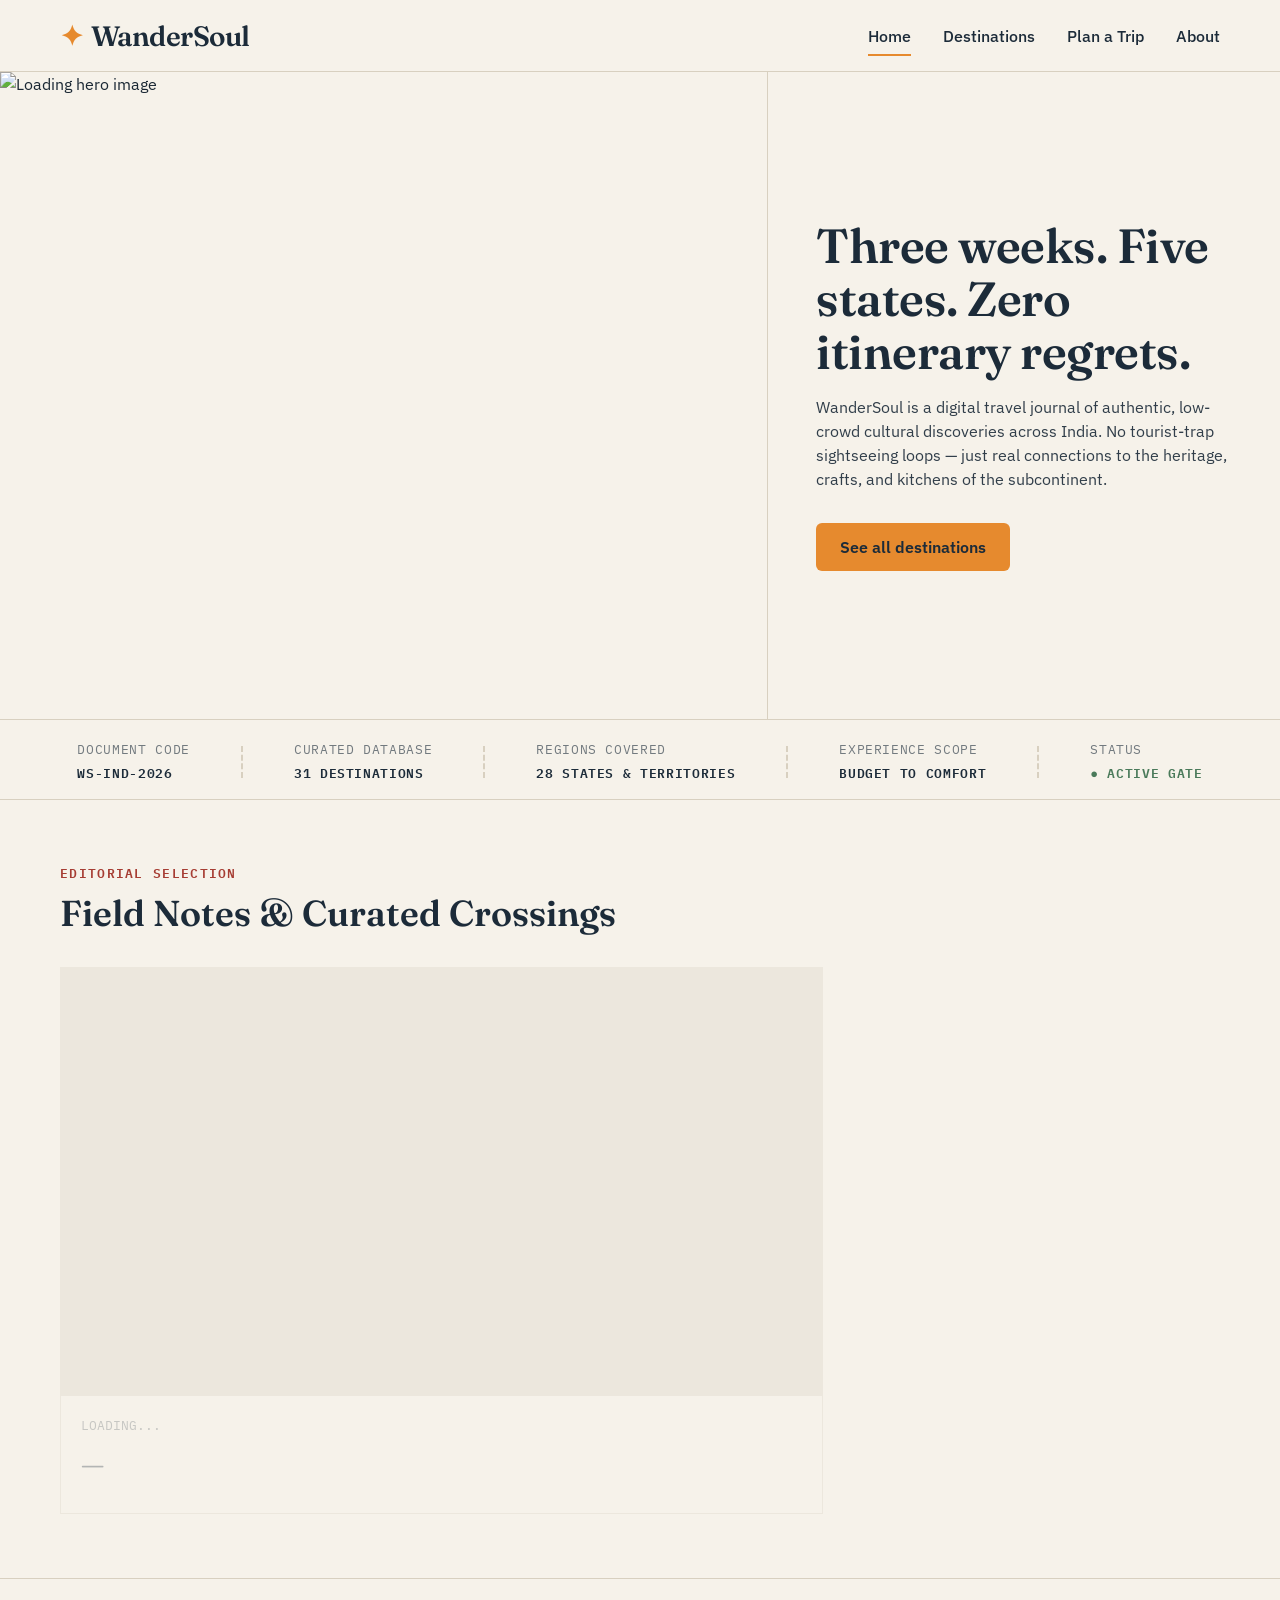
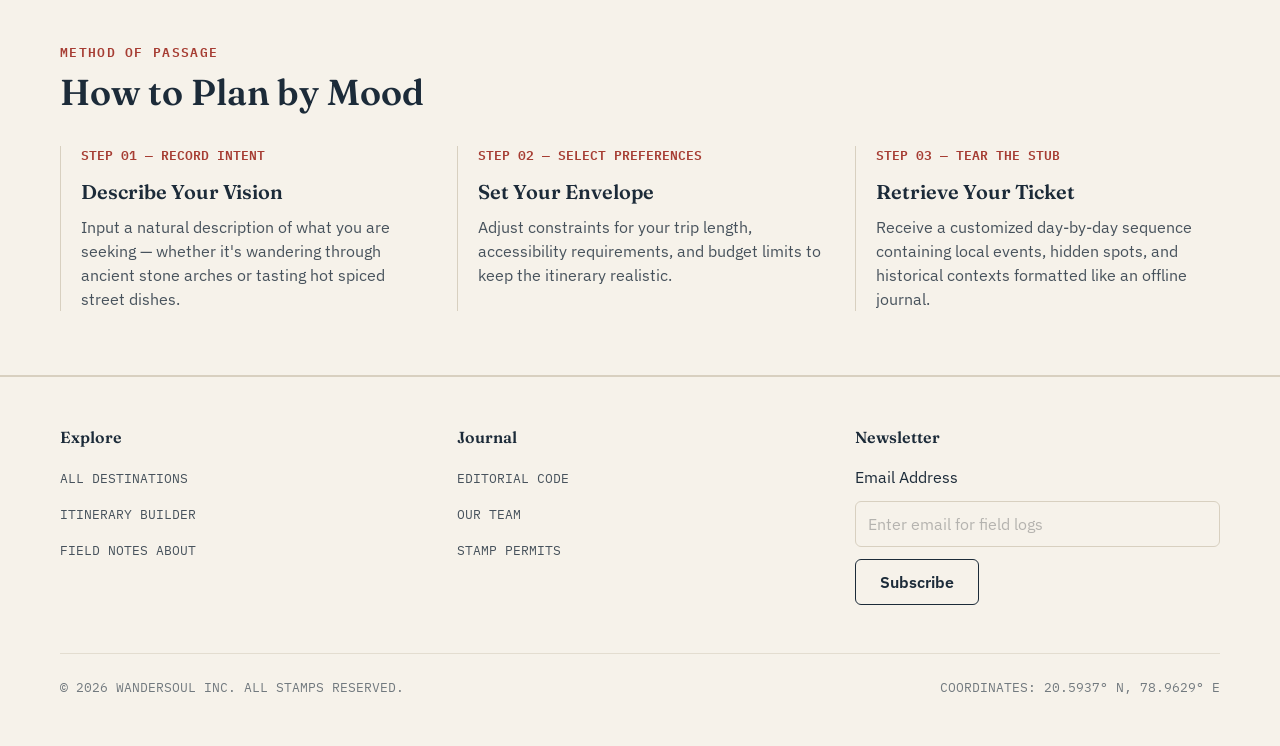
==== commit 99b61d98: "api test" ====
--- a/frontend/index.html
+++ b/frontend/index.html
@@ -33,12 +33,13 @@
     <!-- Main Content -->
     <main id="main-content" role="main">
 
-        <!-- Hero Section -->
+        <!-- Hero Section — loaded dynamically from first destination -->
         <section class="hero" aria-labelledby="hero-title">
             <div class="hero-image-wrap">
                 <img 
-                    src="https://upload.wikimedia.org/wikipedia/commons/e/ec/Hawa_Mahal_East_flank_Jaipur_%28crop%29.jpg" 
-                    alt="The intricate pink sandstone facade of the Hawa Mahal in Jaipur, Rajasthan" 
+                    id="hero-img"
+                    src=""
+                    alt="Loading hero image"
                     class="hero-img"
                     width="1200"
                     height="800"
@@ -48,9 +49,9 @@
                 <h1 id="hero-title" class="hero-title">Three weeks. Five states. Zero itinerary regrets.</h1>
                 <p class="hero-desc">
                     WanderSoul is a digital travel journal of authentic, low-crowd cultural discoveries across India. 
-                    No tourist-trap sightseeing loops, just real connections to the heritage, crafts, and kitchens of the subcontinent.
+                    No tourist-trap sightseeing loops — just real connections to the heritage, crafts, and kitchens of the subcontinent.
                 </p>
-                <a href="destinations.html" class="btn btn-primary">See all experiences</a>
+                <a href="destinations.html" class="btn btn-primary">See all destinations</a>
             </div>
         </section>
 
@@ -65,7 +66,7 @@
                     <div class="boarding-divider" aria-hidden="true"></div>
                     <div class="boarding-item">
                         <span class="boarding-label">Curated Database</span>
-                        <span class="boarding-value">31 Destinations</span>
+                        <span class="boarding-value" id="stat-destinations">31 Destinations</span>
                     </div>
                     <div class="boarding-divider" aria-hidden="true"></div>
                     <div class="boarding-item">
@@ -86,81 +87,21 @@
             </div>
         </div>
 
-        <!-- Featured Section -->
+        <!-- Featured Section — dynamically rendered from API -->
         <section class="section" aria-labelledby="featured-title">
             <div class="container">
                 <span class="section-eyebrow">EDITORIAL SELECTION</span>
                 <h2 id="featured-title" class="section-title">Field Notes & Curated Crossings</h2>
                 
-                <div class="editorial-grid">
-                    <!-- Large Card ( कर्नाटक / Karnataka ) -->
-                    <article class="editorial-card large" onclick="window.location.href='detail.html?id=hampi'" aria-labelledby="card-hampi-title">
-                        <div class="card-img-wrap">
-                            <img 
-                                src="https://upload.wikimedia.org/wikipedia/commons/c/cb/Hampi_virupaksha_temple.jpg" 
-                                alt="The ancient Virupaksha temple tower standing tall over the boulder-strewn landscape of Hampi" 
-                                class="card-img"
-                                width="800"
-                                height="500"
-                            >
-                            <div class="stamp-badge" aria-hidden="true">
-                                <span class="stamp-text">KA-03</span>
-                            </div>
+                <div id="editorial-grid" class="editorial-grid">
+                    <!-- Dynamically injected -->
+                    <div class="editorial-card large" style="opacity:0.3; pointer-events:none;">
+                        <div class="card-img-wrap" style="background:var(--line);"></div>
+                        <div class="card-content">
+                            <div class="card-meta-row">LOADING...</div>
+                            <h3 class="card-title">—</h3>
                         </div>
-                        <div class="card-content">
-                            <div class="card-meta-row">KARNATAKA · HERITAGE & UNESCO · MID-RANGE</div>
-                            <h3 id="card-hampi-title" class="card-title">The Boulder-Strewn Empire of Hampi</h3>
-                            <p class="card-desc">
-                                Walk the ruins of the Vijayanagara Empire, where ancient stone temples stand amidst massive granite boulders and lush banana plantations along the Tungabhadra River.
-                            </p>
-                        </div>
-                    </article>
-
-                    <!-- Card 2 ( उत्तर प्रदेश / Uttar Pradesh ) -->
-                    <article class="editorial-card" onclick="window.location.href='detail.html?id=varanasi'" aria-labelledby="card-varanasi-title">
-                        <div class="card-img-wrap">
-                            <img 
-                                src="https://upload.wikimedia.org/wikipedia/commons/d/da/Varanasi_-_Ghat_on_Ganges.jpg" 
-                                alt="Morning light shining on the ghats of Varanasi along the Ganges river with boats floating" 
-                                class="card-img"
-                                width="400"
-                                height="250"
-                            >
-                            <div class="stamp-badge" aria-hidden="true">
-                                <span class="stamp-text">UP-02</span>
-                            </div>
-                        </div>
-                        <div class="card-content">
-                            <div class="card-meta-row">UTTAR PRADESH · CULTURAL & SPIRITUAL · BUDGET</div>
-                            <h3 id="card-varanasi-title" class="card-title">Varanasi's Sacred Shores</h3>
-                            <p class="card-desc">
-                                Witness life and death on the historic stone steps along the sacred Ganges river, where music, incense, and chants echo at dawn.
-                            </p>
-                        </div>
-                    </article>
-
-                    <!-- Card 3 ( मेघालय / Meghalaya ) -->
-                    <article class="editorial-card" onclick="window.location.href='detail.html?id=meghalaya'" aria-labelledby="card-meghalaya-title">
-                        <div class="card-img-wrap">
-                            <img 
-                                src="https://upload.wikimedia.org/wikipedia/commons/e/e0/Double-decker_living_root_bridge_near_Nongriat_village.jpg" 
-                                alt="The famous double-decker living root bridge in Nongriat, Meghalaya, woven from rubber tree roots" 
-                                class="card-img"
-                                width="400"
-                                height="250"
-                            >
-                            <div class="stamp-badge" aria-hidden="true">
-                                <span class="stamp-text">ML-09</span>
-                            </div>
-                        </div>
-                        <div class="card-content">
-                            <div class="card-meta-row">MEGHALAYA · NATURE & TREKKING · MID-RANGE</div>
-                            <h3 id="card-meghalaya-title" class="card-title">The Living Root Bridges</h3>
-                            <p class="card-desc">
-                                Hike down steep valley steps to witness ancient suspension bridges grown organically by the Khasi people from living tree roots.
-                            </p>
-                        </div>
-                    </article>
+                    </div>
                 </div>
             </div>
         </section>
@@ -203,7 +144,6 @@
     <footer class="footer" role="contentinfo">
         <div class="container">
             <div class="footer-grid">
-                <!-- Col 1: Explore -->
                 <div class="footer-col">
                     <h4 class="footer-col-title">Explore</h4>
                     <ul class="footer-links">
@@ -212,7 +152,6 @@
                         <li><a href="about.html" class="footer-link">FIELD NOTES ABOUT</a></li>
                     </ul>
                 </div>
-                <!-- Col 2: Company -->
                 <div class="footer-col">
                     <h4 class="footer-col-title">Journal</h4>
                     <ul class="footer-links">
@@ -221,7 +160,6 @@
                         <li><a href="about.html" class="footer-link">STAMP PERMITS</a></li>
                     </ul>
                 </div>
-                <!-- Col 3: Newsletter -->
                 <div class="footer-col">
                     <h4 class="footer-col-title">Newsletter</h4>
                     <form class="newsletter-form" onsubmit="event.preventDefault(); alert('Subscribed!');">
@@ -244,5 +182,6 @@
         </div>
     </footer>
 
+    <script src="home.js"></script>
 </body>
 </html>
